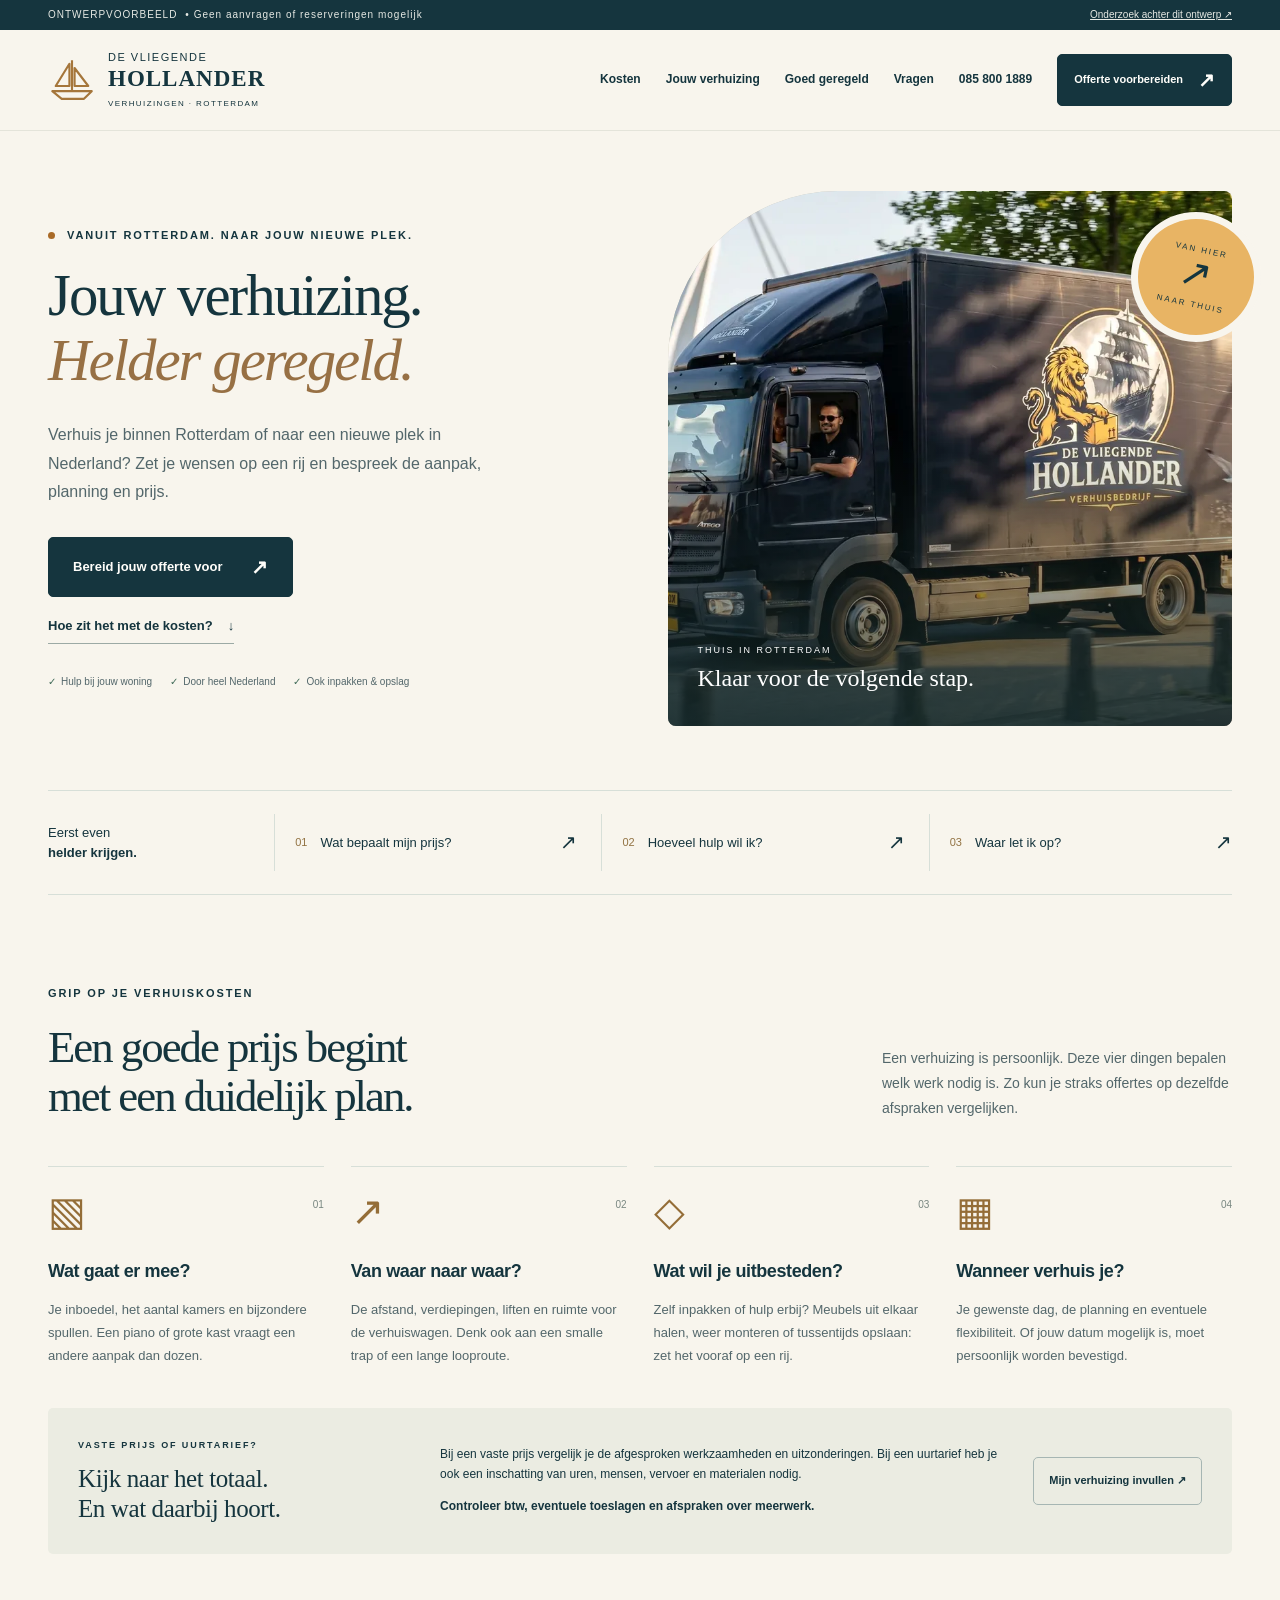
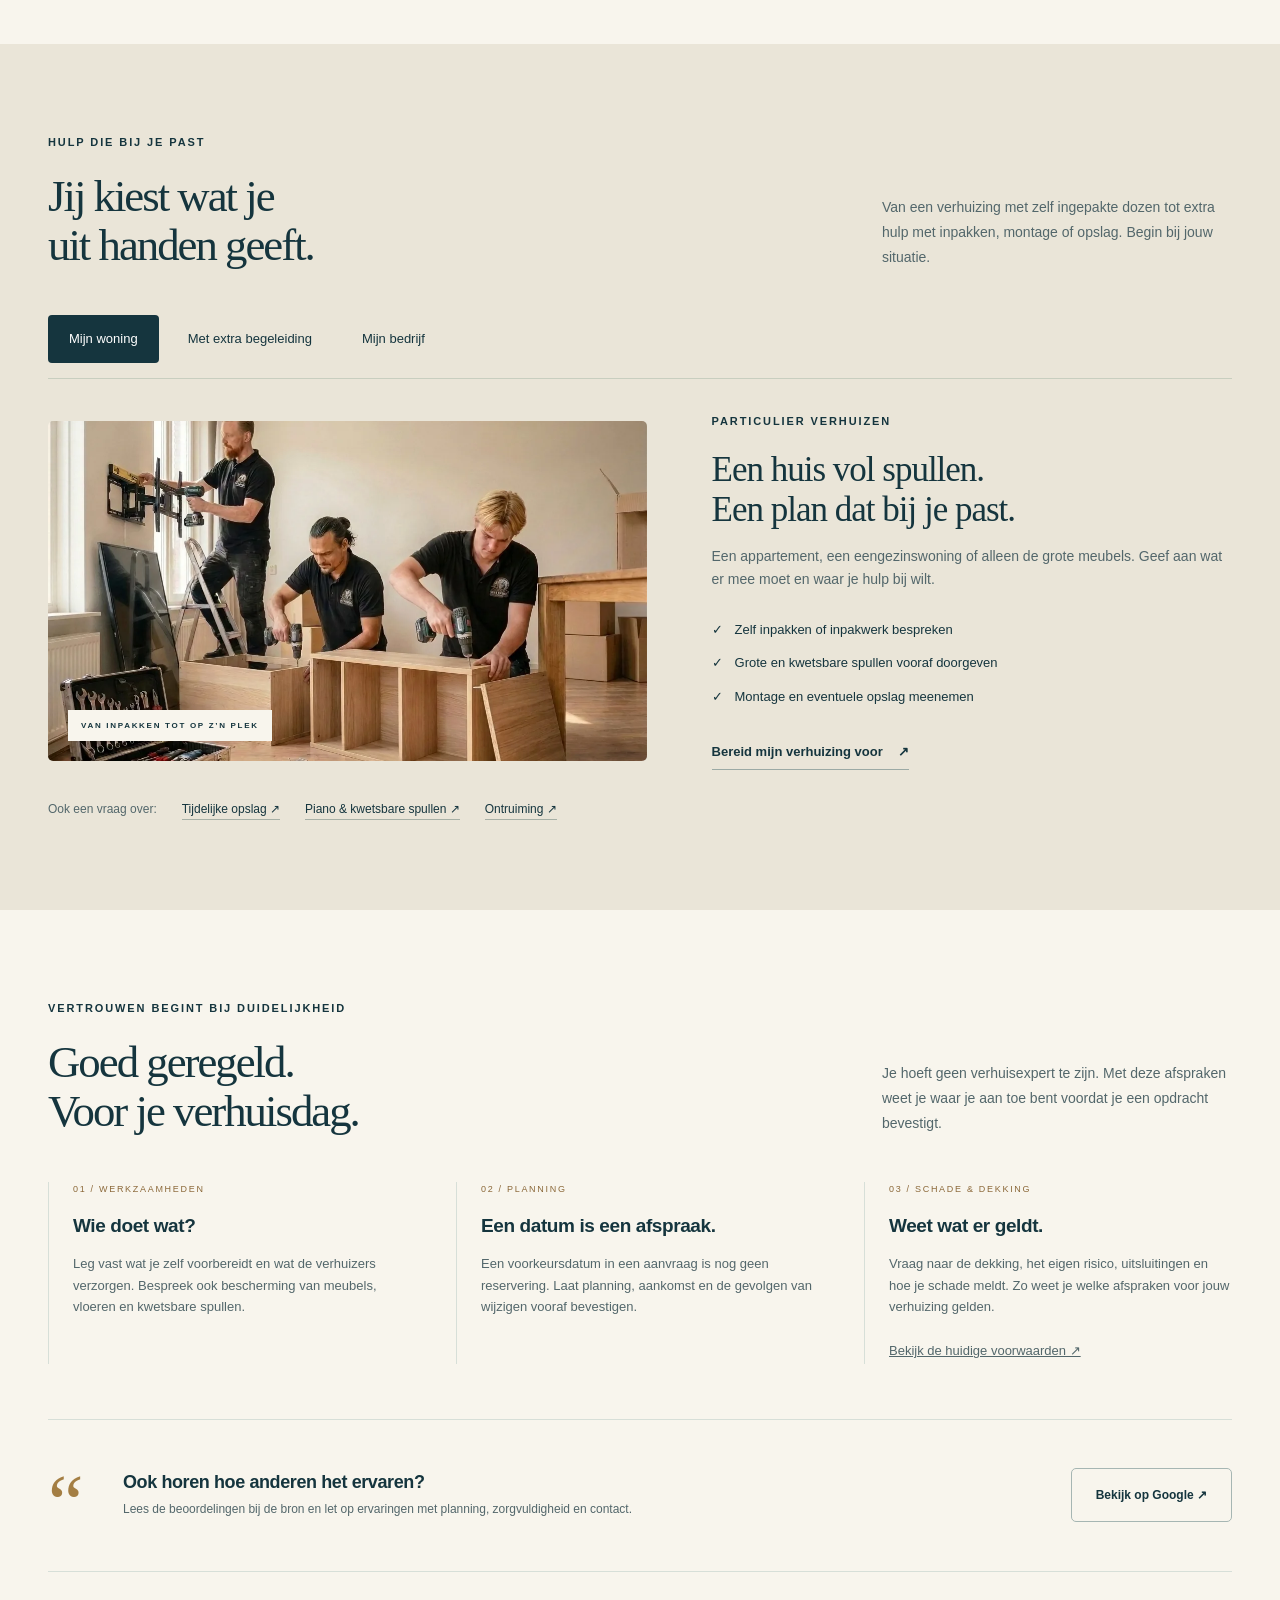
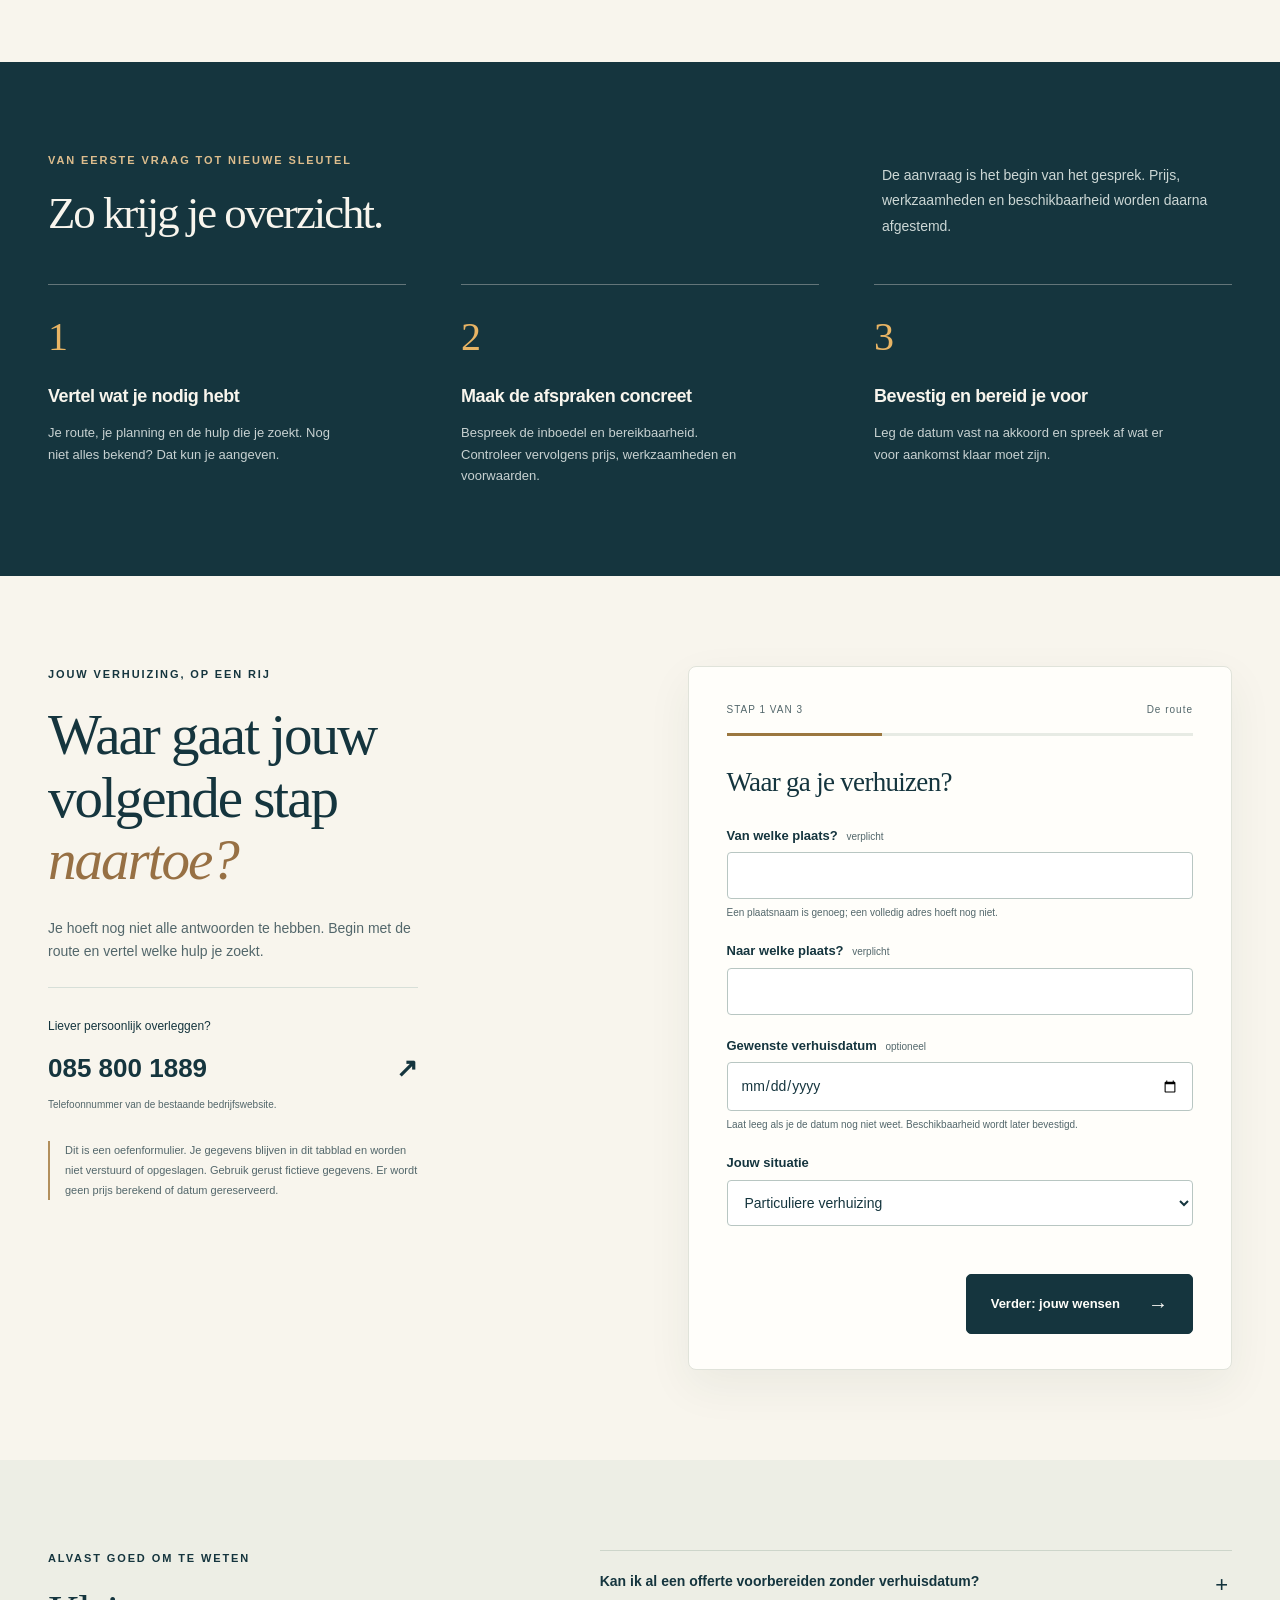
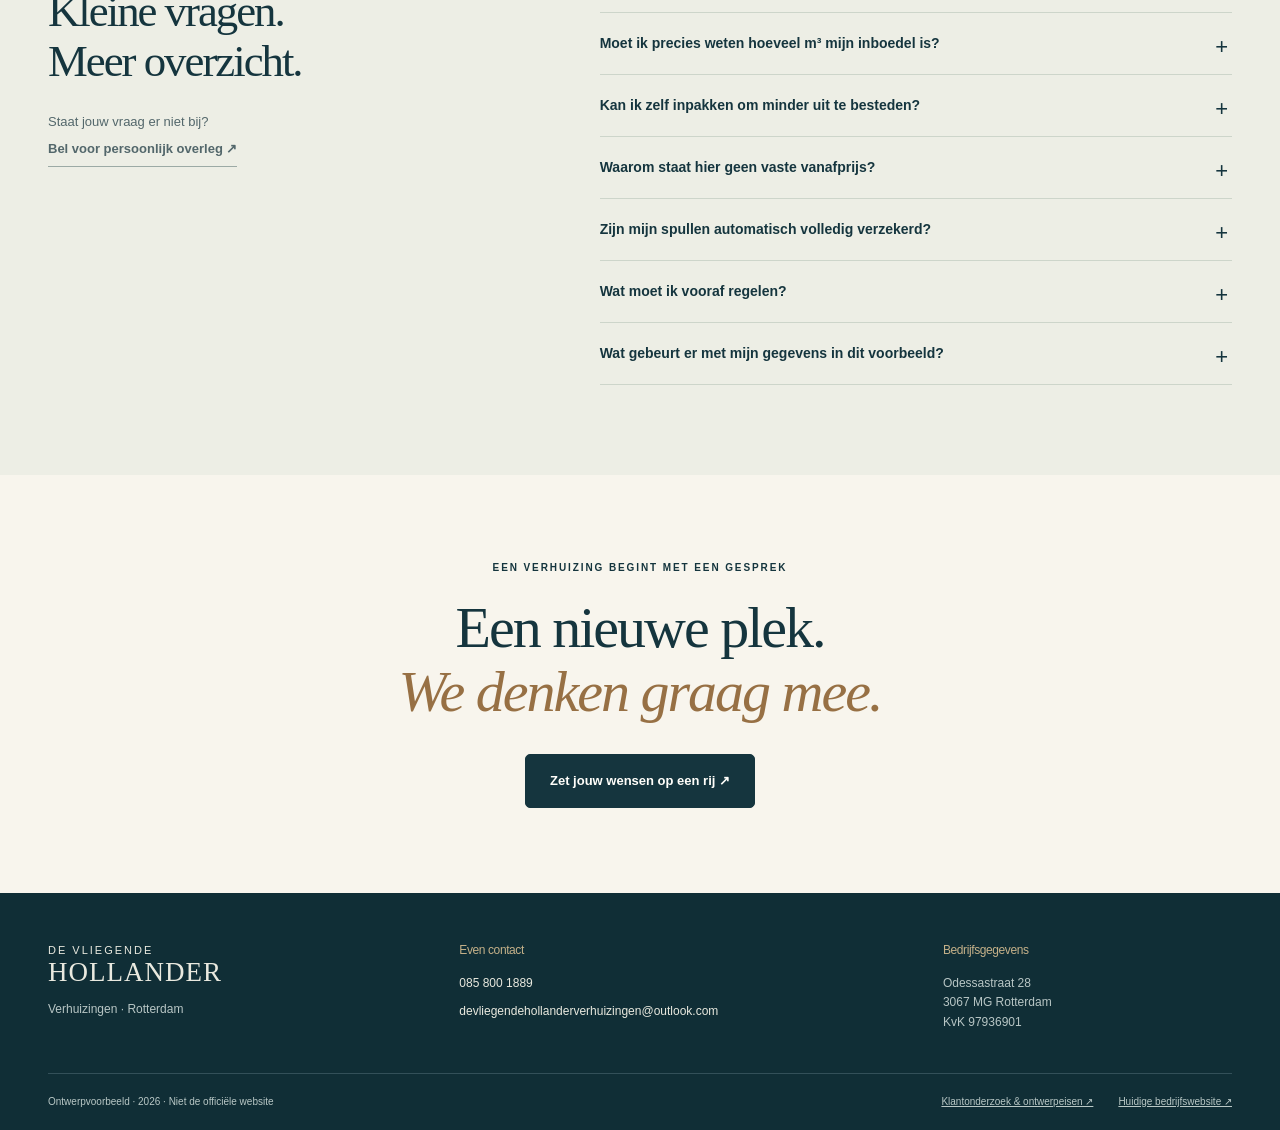
==== index.html @ 67901cc7 "Publish moving company website concept for review" ====
<!doctype html>
<html lang="nl"><head><meta charset="utf-8"><meta name="viewport" content="width=device-width,initial-scale=1"><meta name="robots" content="noindex,nofollow"><meta name="description" content="Lokaal ontwerpvoorbeeld voor De Vliegende Hollander: overzicht in je verhuizing, kosten en voorbereiding."><meta name="theme-color" content="#15353e"><title>Voorbeeldsite — De Vliegende Hollander</title><link rel="stylesheet" href="style.css"><script src="app.js" defer></script><meta property="og:type" content="website"><meta property="og:locale" content="nl_NL"><meta property="og:title" content="Voorbeeldsite — De Vliegende Hollander"><meta property="og:description" content="Een nieuw websiteconcept voor particuliere verhuizingen. Bekijk het ontwerp en probeer de offertehulp. Dit is een demo; aanvragen worden niet verstuurd."><meta property="og:url" content="https://ecmw.github.io/vliegende-hollander-voorbeeld/"><meta property="og:image" content="https://ecmw.github.io/vliegende-hollander-voorbeeld/assets/voorbeeld.jpg"><meta property="og:image:alt" content="Voorbeeld van de nieuwe homepage"><link rel="icon" href="assets/beeldmerk.svg" type="image/svg+xml"></head>
<body>
<a class="skip" href="#inhoud">Naar de inhoud</a>
<div class="demo-bar">ONTWERPVOORBEELD <span>• Geen aanvragen of reserveringen mogelijk</span><a href="onderzoek.html">Onderzoek achter dit ontwerp ↗</a></div>
<header><div class="nav-wrap"><a class="brand" href="#" aria-label="De Vliegende Hollander, naar boven"><svg viewBox="0 0 56 56" aria-hidden="true"><path d="M28 5v35M25 9 9 35h16Zm6 5 16 21H31ZM5 41h46l-9 9H16Z" fill="none" stroke="currentColor" stroke-width="2.5" stroke-linejoin="round"/></svg><span>DE VLIEGENDE<br><strong>HOLLANDER</strong><small>VERHUIZINGEN · ROTTERDAM</small></span></a><button id="menu-toggle" class="menu-toggle" aria-controls="navigation" aria-expanded="false">Menu <span>☰</span></button><nav id="navigation" aria-label="Hoofdnavigatie"><a href="#kosten">Kosten</a><a href="#diensten">Jouw verhuizing</a><a href="#zekerheid">Goed geregeld</a><a href="#vragen">Vragen</a><a class="nav-phone" href="tel:+31858001889">085 800 1889</a><a class="button small" href="#offerte">Offerte voorbereiden <span>↗</span></a></nav></div></header>
<main id="inhoud">
<section class="hero wrap" aria-labelledby="hero-title"><div class="hero-copy"><p class="eyebrow"><span class="dot"></span> Vanuit Rotterdam. Naar jouw nieuwe plek.</p><h1 id="hero-title">Jouw verhuizing.<br><em>Helder geregeld.</em></h1><p class="intro">Verhuis je binnen Rotterdam of naar een nieuwe plek in Nederland? Zet je wensen op een rij en bespreek de aanpak, planning en prijs.</p><div class="actions"><a class="button" href="#offerte">Bereid jouw offerte voor <span>↗</span></a><a class="text-link" href="#kosten">Hoe zit het met de kosten? <span>↓</span></a></div><div class="hero-details"><span>Hulp bij jouw woning</span><span>Door heel Nederland</span><span>Ook inpakken & opslag</span></div></div><div class="hero-visual"><img src="assets/situatie-brug.webp" alt="Verhuiswagen met de naam De Vliegende Hollander bij de Erasmusbrug; beeld van de bestaande website" fetchpriority="high" width="1408" height="786"><div class="image-label"><span>THUIS IN ROTTERDAM</span><strong>Klaar voor de volgende stap.</strong></div><div class="round-seal" aria-hidden="true">VAN HIER<br><span>↗</span><br>NAAR THUIS</div></div></section>
<section class="quick-nav wrap" aria-label="Waar wil je meer over weten?"><p>Eerst even<br><strong>helder krijgen.</strong></p><a href="#kosten"><span>01</span> Wat bepaalt mijn prijs? <b>↗</b></a><a href="#diensten"><span>02</span> Hoeveel hulp wil ik? <b>↗</b></a><a href="#zekerheid"><span>03</span> Waar let ik op? <b>↗</b></a></section>
<section id="kosten" class="section wrap"><div class="section-heading"><div><p class="eyebrow">GRIP OP JE VERHUISKOSTEN</p><h2>Een goede prijs begint<br>met een duidelijk plan.</h2></div><p>Een verhuizing is persoonlijk. Deze vier dingen bepalen welk werk nodig is. Zo kun je straks offertes op dezelfde afspraken vergelijken.</p></div><div class="cost-grid"><article><span class="line-icon" aria-hidden="true">▧</span><span class="number">01</span><h3>Wat gaat er mee?</h3><p>Je inboedel, het aantal kamers en bijzondere spullen. Een piano of grote kast vraagt een andere aanpak dan dozen.</p></article><article><span class="line-icon" aria-hidden="true">↗</span><span class="number">02</span><h3>Van waar naar waar?</h3><p>De afstand, verdiepingen, liften en ruimte voor de verhuiswagen. Denk ook aan een smalle trap of een lange looproute.</p></article><article><span class="line-icon" aria-hidden="true">◇</span><span class="number">03</span><h3>Wat wil je uitbesteden?</h3><p>Zelf inpakken of hulp erbij? Meubels uit elkaar halen, weer monteren of tussentijds opslaan: zet het vooraf op een rij.</p></article><article><span class="line-icon" aria-hidden="true">▦</span><span class="number">04</span><h3>Wanneer verhuis je?</h3><p>Je gewenste dag, de planning en eventuele flexibiliteit. Of jouw datum mogelijk is, moet persoonlijk worden bevestigd.</p></article></div><div class="price-note"><div><p class="eyebrow">VASTE PRIJS OF UURTARIEF?</p><h3>Kijk naar het totaal.<br>En wat daarbij hoort.</h3></div><div><p>Bij een vaste prijs vergelijk je de afgesproken werkzaamheden en uitzonderingen. Bij een uurtarief heb je ook een inschatting van uren, mensen, vervoer en materialen nodig.</p><p class="check-line">Controleer btw, eventuele toeslagen en afspraken over meerwerk.</p></div><a class="button outline" href="#offerte">Mijn verhuizing invullen ↗</a></div></section>
<section id="diensten" class="services-section"><div class="wrap section"><div class="section-heading"><div><p class="eyebrow">HULP DIE BIJ JE PAST</p><h2>Jij kiest wat je<br>uit handen geeft.</h2></div><p>Van een verhuizing met zelf ingepakte dozen tot extra hulp met inpakken, montage of opslag. Begin bij jouw situatie.</p></div><div class="service-switch" role="group" aria-label="Kies je verhuissituatie"><button class="active" data-service="particulier" aria-pressed="true">Mijn woning</button><button data-service="senioren" aria-pressed="false">Met extra begeleiding</button><button data-service="zakelijk" aria-pressed="false">Mijn bedrijf</button></div><div class="service-feature"><div class="service-image"><img src="assets/dienst-handyman.webp" alt="Illustratief bedrijfsbeeld van meubelmontage, afkomstig van de huidige website" loading="lazy" width="1408" height="786"><span>VAN INPAKKEN TOT OP Z’N PLEK</span></div><div class="service-copy" aria-live="polite"><p class="eyebrow" id="service-kicker">PARTICULIER VERHUIZEN</p><h3 id="service-title">Een huis vol spullen.<br>Een plan dat bij je past.</h3><p id="service-description">Een appartement, een eengezinswoning of alleen de grote meubels. Geef aan wat er mee moet en waar je hulp bij wilt.</p><ul id="service-points"><li>Zelf inpakken of inpakwerk bespreken</li><li>Grote en kwetsbare spullen vooraf doorgeven</li><li>Montage en eventuele opslag meenemen</li></ul><a class="text-link" id="service-cta" href="#offerte">Bereid mijn verhuizing voor <span>↗</span></a></div></div><div class="extra-services"><span>Ook een vraag over:</span><a href="#offerte" data-extra="Opslag">Tijdelijke opslag ↗</a><a href="#offerte" data-extra="Piano of kwetsbaar object">Piano & kwetsbare spullen ↗</a><a href="#offerte" data-extra="Ontruiming">Ontruiming ↗</a></div></div></section>
<section id="zekerheid" class="section wrap"><div class="section-heading"><div><p class="eyebrow">VERTROUWEN BEGINT BIJ DUIDELIJKHEID</p><h2>Goed geregeld.<br>Voor je verhuisdag.</h2></div><p>Je hoeft geen verhuisexpert te zijn. Met deze afspraken weet je waar je aan toe bent voordat je een opdracht bevestigt.</p></div><div class="assurance"><article><span>01 / WERKZAAMHEDEN</span><h3>Wie doet wat?</h3><p>Leg vast wat je zelf voorbereidt en wat de verhuizers verzorgen. Bespreek ook bescherming van meubels, vloeren en kwetsbare spullen.</p></article><article><span>02 / PLANNING</span><h3>Een datum is een afspraak.</h3><p>Een voorkeursdatum in een aanvraag is nog geen reservering. Laat planning, aankomst en de gevolgen van wijzigen vooraf bevestigen.</p></article><article><span>03 / SCHADE & DEKKING</span><h3>Weet wat er geldt.</h3><p>Vraag naar de dekking, het eigen risico, uitsluitingen en hoe je schade meldt. Zo weet je welke afspraken voor jouw verhuizing gelden.</p><a href="https://verhuisbedrijfdevliegendehollander.nl/algemene-voorwaarden/" target="_blank" rel="noopener">Bekijk de huidige voorwaarden ↗</a></article></div><div class="review-strip"><div class="review-mark" aria-hidden="true">“</div><div><h3>Ook horen hoe anderen het ervaren?</h3><p>Lees de beoordelingen bij de bron en let op ervaringen met planning, zorgvuldigheid en contact.</p></div><a class="button outline" href="https://www.google.com/maps?cid=15517736549367703512" target="_blank" rel="noopener">Bekijk op Google ↗</a></div></section>
<section class="process-section"><div class="wrap section"><div class="section-heading"><div><p class="eyebrow">VAN EERSTE VRAAG TOT NIEUWE SLEUTEL</p><h2>Zo krijg je overzicht.</h2></div><p>De aanvraag is het begin van het gesprek. Prijs, werkzaamheden en beschikbaarheid worden daarna afgestemd.</p></div><ol class="steps"><li><span>1</span><h3>Vertel wat je nodig hebt</h3><p>Je route, je planning en de hulp die je zoekt. Nog niet alles bekend? Dat kun je aangeven.</p></li><li><span>2</span><h3>Maak de afspraken concreet</h3><p>Bespreek de inboedel en bereikbaarheid. Controleer vervolgens prijs, werkzaamheden en voorwaarden.</p></li><li><span>3</span><h3>Bevestig en bereid je voor</h3><p>Leg de datum vast na akkoord en spreek af wat er voor aankomst klaar moet zijn.</p></li></ol></div></section>
<section id="offerte" class="section wrap quote-layout"><div class="quote-intro"><p class="eyebrow">JOUW VERHUIZING, OP EEN RIJ</p><h2>Waar gaat jouw<br>volgende stap<br><em>naartoe?</em></h2><p>Je hoeft nog niet alle antwoorden te hebben. Begin met de route en vertel welke hulp je zoekt.</p><div class="contact-box"><span>Liever persoonlijk overleggen?</span><a href="tel:+31858001889">085 800 1889 <span>↗</span></a><small>Telefoonnummer van de bestaande bedrijfswebsite.</small></div><p class="demo-note">Dit is een oefenformulier. Je gegevens blijven in dit tabblad en worden niet verstuurd of opgeslagen. Gebruik gerust fictieve gegevens. Er wordt geen prijs berekend of datum gereserveerd.</p></div><div class="quote-card"><div class="progress-label"><span id="step-label" aria-live="polite">STAP 1 VAN 3</span><span id="step-name">De route</span></div><div class="progress-track"><span id="progress"></span></div><form id="quote-form" novalidate hidden><fieldset data-step="0"><legend>Waar ga je verhuizen?</legend><div class="field"><label for="from">Van welke plaats? <small>verplicht</small></label><input id="from" name="from" autocomplete="off" required maxlength="100"><small>Een plaatsnaam is genoeg; een volledig adres hoeft nog niet.</small></div><div class="field"><label for="to">Naar welke plaats? <small>verplicht</small></label><input id="to" name="to" autocomplete="off" required maxlength="100"></div><div class="field"><label for="date">Gewenste verhuisdatum <small>optioneel</small></label><input id="date" name="date" type="date"><small>Laat leeg als je de datum nog niet weet. Beschikbaarheid wordt later bevestigd.</small></div><div class="field"><label for="move-type">Jouw situatie</label><select id="move-type" name="type"><option value="particulier">Particuliere verhuizing</option><option value="senioren">Verhuizing met extra begeleiding</option><option value="zakelijk">Bedrijfsverhuizing</option><option value="anders">Opslag, ontruiming of andere hulp</option></select></div></fieldset><fieldset data-step="1" hidden><legend>Welke hulp past bij jou?</legend><div class="field"><label for="home-type">Wat gaat er mee?</label><select id="home-type" name="home"><option>Weet ik nog niet precies</option><option>Een kamer of enkele meubels</option><option>Een appartement</option><option>Een eengezinswoning</option><option>Een bedrijf of kantoor</option></select></div><fieldset class="check-group"><legend>Wat wil je bespreken? <small>optioneel, meerdere keuzes mogelijk</small></legend><label><input type="checkbox" name="help" value="Inpakken"> Inpakwerk</label><label><input type="checkbox" name="help" value="Demontage en montage"> Meubels demonteren en monteren</label><label><input type="checkbox" name="help" value="Opslag"> Tijdelijke opslag</label><label><input type="checkbox" name="help" value="Advies over de aanpak"> Eerst advies over de aanpak</label></fieldset><div class="field"><label for="notes">Wat moeten we weten? <small>optioneel</small></label><textarea id="notes" name="notes" rows="3" maxlength="1500" aria-describedby="notes-hint"></textarea><small id="notes-hint">Bijvoorbeeld verdiepingen, een smalle trap, lift, parkeren of kwetsbare spullen. Gezondheidsgegevens zijn niet nodig.</small></div></fieldset><fieldset data-step="2" hidden><legend>Hoe wil je contact?</legend><p class="form-description">In de echte aanvraag geef je hier je voorkeur door. Dit voorbeeld verstuurt niets.</p><div class="field"><label for="name">Hoe mogen we je noemen? <small>optioneel</small></label><input id="name" name="name" autocomplete="given-name" maxlength="100"></div><fieldset class="contact-choice"><legend>Voorkeur voor contact</legend><label><input type="radio" name="contact" value="email" checked> E-mail</label><label><input type="radio" name="contact" value="phone"> Telefoon</label></fieldset><div class="field" id="email-field"><label for="email">E-mailadres <small>verplicht bij e-mail</small></label><input id="email" name="email" type="email" autocomplete="email" maxlength="160" required><small>Testen kan met voorbeeld@example.com.</small></div><div class="field" id="phone-field" hidden><label for="phone">Telefoonnummer <small>verplicht bij telefoon</small></label><input id="phone" name="phone" type="tel" autocomplete="tel" maxlength="30" disabled></div><p class="privacy-note">Geen account nodig. In deze demo verlaten je ingevulde gegevens dit tabblad niet.</p></fieldset><p id="form-error" class="form-error" role="alert" hidden></p><div class="form-actions"><button class="back-button" id="back" type="button" hidden>← Terug</button><button class="button" id="next" type="submit">Verder: jouw wensen <span>→</span></button></div></form><div id="result" hidden tabindex="-1"><div class="result-icon" aria-hidden="true">✓</div><h3>Jouw voorbereiding staat klaar.</h3><p><strong>Dit is een voorbeeld. Er is niets verstuurd.</strong> Hieronder staat wat je in een gesprek met de verhuizer kunt bespreken.</p><dl id="summary"></dl><p class="privacy-note">Prijs en datum zijn nog niet vastgesteld. Bewaar de samenvatting als je deze wilt meenemen naar een gesprek.</p><div class="actions"><button class="button" type="button" id="download">Bewaar samenvatting ↓</button><button class="back-button" type="button" id="edit">Gegevens aanpassen</button></div></div><noscript><p>Voor het oefenformulier is JavaScript nodig. De overige informatie kun je gewoon lezen. Je kunt het bedrijf bereiken op 085 800 1889.</p></noscript></div></section>
<section id="vragen" class="faq-section"><div class="section wrap faq-layout"><div><p class="eyebrow">ALVAST GOED OM TE WETEN</p><h2>Kleine vragen.<br>Meer overzicht.</h2><p>Staat jouw vraag er niet bij?<br><a class="text-link" href="tel:+31858001889">Bel voor persoonlijk overleg ↗</a></p></div><div class="faq-list"><details><summary>Kan ik al een offerte voorbereiden zonder verhuisdatum?</summary><p>Ja. Laat het datumveld leeg en vermeld eventueel de periode die je in gedachten hebt. Een definitieve datum en beschikbaarheid stem je daarna af.</p></details><details><summary>Moet ik precies weten hoeveel m³ mijn inboedel is?</summary><p>Voor deze eerste voorbereiding niet. Je kunt beginnen met je type woning en bijzonderheden. Voor een betrouwbare prijs moet de verhuizer de omvang en omstandigheden wel zorgvuldig beoordelen.</p></details><details><summary>Kan ik zelf inpakken om minder uit te besteden?</summary><p>Je kunt aangeven welke werkzaamheden je zelf wilt doen. Bespreek vooraf geschikt verpakkingsmateriaal, bescherming en wat zelf inpakken betekent voor de afspraken bij eventuele schade.</p></details><details><summary>Waarom staat hier geen vaste vanafprijs?</summary><p>Zonder bevestigde bedrijfstarieven en een duidelijke omschrijving van het inbegrepen werk zou een bedrag een verkeerd beeld geven. In dit voorbeeld zie je daarom eerst wat de prijs bepaalt. De werkelijke prijs volgt uit een offerte voor jouw situatie.</p></details><details><summary>Zijn mijn spullen automatisch volledig verzekerd?</summary><p>Ga daar niet zonder meer van uit. Controleer vóór akkoord welke dekking en voorwaarden voor jouw verhuizing gelden, inclusief eigen risico en uitzonderingen. Dit voorbeeld doet geen verzekeringsbelofte. <a href="https://verhuisbedrijfdevliegendehollander.nl/algemene-voorwaarden/" target="_blank" rel="noopener">Lees de huidige bedrijfsvoorwaarden ↗</a></p></details><details><summary>Wat moet ik vooraf regelen?</summary><p>Maak een lijst van wat meegaat. Noteer verdiepingen, afmetingen van grote meubels, beschikbare liften en parkeerruimte. Bespreek wie inpakt en demonteert, en welke toestemming of parkeervoorziening nodig is.</p></details><details><summary>Wat gebeurt er met mijn gegevens in dit voorbeeld?</summary><p>Het formulier stuurt niets naar het bedrijf of een andere partij. Invoer staat alleen tijdelijk in je tabblad. Alleen als je zelf “Bewaar samenvatting” kiest, wordt een tekstbestand op je apparaat gedownload. Er zijn geen trackers of externe lettertypen. Externe links openen wel een andere website.</p></details></div></div></section>
<section class="closing wrap"><p class="eyebrow">EEN VERHUIZING BEGINT MET EEN GESPREK</p><h2>Een nieuwe plek.<br><em>We denken graag mee.</em></h2><a class="button" href="#offerte">Zet jouw wensen op een rij ↗</a></section>
</main><footer><div class="wrap footer-main"><div><a class="footer-brand" href="#">DE VLIEGENDE<br><strong>HOLLANDER</strong></a><p>Verhuizingen · Rotterdam</p></div><div><h3>Even contact</h3><a href="tel:+31858001889">085 800 1889</a><a class="email-link" href="mailto:devliegendehollanderverhuizingen@outlook.com">devliegendehollanderverhuizingen@outlook.com</a></div><div><h3>Bedrijfsgegevens</h3><p>Odessastraat 28<br>3067 MG Rotterdam<br>KvK 97936901</p></div></div><div class="wrap footer-bottom"><span>Ontwerpvoorbeeld · 2026 · Niet de officiële website</span><a href="onderzoek.html">Klantonderzoek & ontwerpeisen ↗</a><a href="https://verhuisbedrijfdevliegendehollander.nl/" target="_blank" rel="noopener">Huidige bedrijfswebsite ↗</a></div></footer>
<div class="mobile-bottom"><a href="tel:+31858001889">Even bellen ↗</a><a href="#offerte">Offerte voorbereiden →</a></div>
</body></html>
---- style.css ----
:root{--ink:#15353e;--muted:#53676b;--cream:#f8f5ed;--sand:#e8dec9;--gold:#e8b464;--line:#d7dfd8;--white:#fffefa;--radius:5px}*{box-sizing:border-box}html{scroll-behavior:smooth;scroll-padding-top:110px}body{margin:0;background:var(--cream);color:var(--ink);font-family:Arial,Helvetica,sans-serif;font-size:16px;line-height:1.65}a{color:inherit}button,input,select,textarea{font:inherit}button,a,input,select,textarea,summary{-webkit-tap-highlight-color:transparent}button{cursor:pointer}button:focus-visible,a:focus-visible,input:focus-visible,select:focus-visible,textarea:focus-visible,summary:focus-visible{outline:3px solid #a25c16;outline-offset:5px}[hidden]{display:none!important}.wrap{width:min(1280px,calc(100% - 96px));margin-inline:auto}.section{padding-block:90px}.eyebrow{font-size:11px;font-weight:700;letter-spacing:1.9px;line-height:1.6;margin:0 0 20px;text-transform:uppercase}.dot{width:7px;height:7px;display:inline-block;border-radius:50%;background:#a96a27;margin-right:7px}h1,h2{font-family:Georgia,'Times New Roman',serif;font-weight:400;letter-spacing:-2px;line-height:1.1;margin:0}h1{font-size:clamp(48px,4.6vw,74px)}h2{font-size:clamp(35px,3.5vw,51px)}h3{font-size:21px;line-height:1.3;letter-spacing:-.4px;margin:0 0 14px}em{font-weight:400;color:#977044}p{margin:0 0 20px}p:last-child{margin-bottom:0}.demo-bar{background:var(--ink);color:#e6e9e4;min-height:30px;padding:6px 48px;font-size:10px;letter-spacing:1px;display:flex;align-items:center;gap:8px}.demo-bar a{margin-left:auto;letter-spacing:0}.skip{position:fixed;top:-100px;left:20px;padding:10px;background:white;z-index:30}.skip:focus{top:10px}header{position:sticky;top:0;z-index:20;background:#f8f5edf5;border-bottom:1px solid #e4e4da;backdrop-filter:blur(16px)}.nav-wrap{width:min(1376px,calc(100% - 96px));margin:auto;display:flex;align-items:center;justify-content:space-between;gap:28px;min-height:100px}.brand{display:flex;align-items:center;gap:12px;text-decoration:none;flex-shrink:0;line-height:1.25;font-size:11px;letter-spacing:1.5px}.brand svg{width:48px;height:48px;color:#a5763b}.brand strong{font-family:Georgia,serif;font-size:23px;letter-spacing:1px}.brand small{display:block;font-size:8px;letter-spacing:1.4px;margin-top:6px}.nav-wrap nav{display:flex;align-items:center;gap:25px;font-size:12px;font-weight:600}.nav-wrap nav>a:not(.button){text-decoration:none}.nav-wrap nav>a:hover{text-decoration:underline}.nav-phone{white-space:nowrap}.button{display:inline-flex;align-items:center;justify-content:center;gap:28px;min-height:54px;padding:15px 24px;background:var(--ink);border:1px solid var(--ink);border-radius:var(--radius);color:var(--white);text-decoration:none;font-size:13px;font-weight:600;line-height:1.4;transition:background .2s,transform .2s}.button:hover{background:#284c56;transform:translateY(-2px)}.button span{font-size:20px}.button.small{min-height:44px;padding:11px 16px;font-size:11px;gap:15px}.button.outline{background:transparent;color:var(--ink);border-color:#a6b6b3;white-space:nowrap}.button.outline:hover{background:#e8ebe2}.text-link{display:inline-flex;align-items:center;gap:15px;font-size:13px;font-weight:600;text-decoration:none;border-bottom:1px solid #9caaa5;padding:6px 0}.text-link:hover{color:#926329}.menu-toggle{display:none}.hero{display:grid;grid-template-columns:1fr 1fr;gap:55px;align-items:center;padding-block:60px 64px}.hero-copy{padding-block:20px}.hero .intro{color:var(--muted);max-width:440px;font-size:16px;margin-top:27px;line-height:1.8}.actions{display:flex;flex-wrap:wrap;align-items:center;gap:20px}.hero .actions{align-items:flex-start;flex-direction:column;gap:12px;margin-top:30px}.hero-details{display:flex;flex-wrap:wrap;gap:6px 18px;font-size:10px;margin-top:30px;color:var(--muted)}.hero-details span:before{content:'✓';margin-right:5px;color:#3e6956}.hero-visual{position:relative;height:535px;border-radius:170px 8px 8px 8px;background:#c8c4b5}.hero-visual>img{width:100%;height:100%;object-fit:cover;object-position:48% center;border-radius:inherit}.hero-visual:after{content:'';position:absolute;inset:45% 0 0;background:linear-gradient(transparent,#14292acf);border-radius:inherit;pointer-events:none}.image-label{position:absolute;bottom:32px;left:30px;z-index:1;color:white}.image-label span{font-size:9px;letter-spacing:2px;display:block;margin-bottom:7px}.image-label strong{font:24px Georgia,serif}.round-seal{border-radius:50%;width:116px;height:116px;background:var(--gold);color:var(--ink);position:absolute;right:-22px;top:28px;z-index:2;display:flex;flex-direction:column;align-items:center;justify-content:center;font-size:8px;line-height:1;letter-spacing:2px;transform:rotate(12deg);box-shadow:0 0 0 7px var(--cream)}.round-seal span{font:39px/1 Georgia,serif}.quick-nav{border-block:1px solid var(--line);display:grid;grid-template-columns:1fr 1.5fr 1.5fr 1.5fr;align-items:center;padding-block:23px;gap:24px}.quick-nav p{margin:0;line-height:1.5;font-size:13px}.quick-nav a{display:flex;gap:13px;align-items:center;text-decoration:none;font-size:13px;padding:12px 0 12px 20px;border-left:1px solid var(--line)}.quick-nav a>span{color:#927343;font-size:11px}.quick-nav b{margin-left:auto;font-size:20px;font-weight:400}.quick-nav a:hover{color:#936024}.section-heading{display:flex;justify-content:space-between;gap:50px;align-items:flex-end;margin-bottom:45px}.section-heading>p{max-width:350px;color:var(--muted);font-size:14px;line-height:1.8}.cost-grid{display:grid;grid-template-columns:repeat(4,1fr);gap:27px}.cost-grid article{border-top:1px solid var(--line);padding-top:24px;position:relative}.line-icon{font-size:40px;font-weight:400;color:#946d37;line-height:1;display:block;height:69px}.number{position:absolute;top:30px;right:0;color:#798781;font-size:10px}.cost-grid h3{font-size:18px}.cost-grid p{font-size:13px;color:var(--muted);line-height:1.8}.price-note{margin-top:40px;background:#ebece2;padding:30px;display:grid;grid-template-columns:1fr 1.7fr auto;gap:32px;align-items:center;border-radius:var(--radius)}.price-note .eyebrow{font-size:9px;margin-bottom:12px}.price-note h3{font:25px/1.2 Georgia,serif;margin:0}.price-note p{font-size:12px;margin-bottom:12px}.price-note .check-line{font-weight:600;margin-bottom:0}.price-note .button{font-size:11px;padding-inline:15px;min-height:45px}.services-section{background:#eae5d8}.service-switch{display:flex;gap:8px;border-bottom:1px solid #c8cebf;margin-bottom:34px;padding-bottom:15px}.service-switch button{border:1px solid transparent;border-radius:4px;background:transparent;color:var(--ink);font-size:13px;padding:12px 20px}.service-switch button.active{background:var(--ink);color:white}.service-switch button:hover:not(.active){background:#ded9cb}.service-feature{display:grid;grid-template-columns:1.15fr 1fr;gap:65px;align-items:center}.service-image{height:340px;position:relative;overflow:hidden;border-radius:5px}.service-image img{height:100%;width:100%;object-fit:cover}.service-image>span{position:absolute;left:20px;bottom:20px;background:var(--cream);padding:9px 13px;font-size:8px;font-weight:600;letter-spacing:1.7px}.service-copy h3{font:35px/1.15 Georgia,serif;letter-spacing:-1px}.service-copy>p:not(.eyebrow){color:var(--muted);font-size:14px}.service-copy ul{list-style:none;padding:0;margin:22px 0;font-size:13px}.service-copy li{padding:6px 0}.service-copy li:before{content:'✓';margin-right:12px}.extra-services{display:flex;flex-wrap:wrap;gap:25px;margin-top:30px;font-size:12px}.extra-services>span{color:var(--muted)}.extra-services a{text-decoration:none;border-bottom:1px solid #a7b0a6}.assurance{display:grid;grid-template-columns:repeat(3,1fr);gap:40px}.assurance article{border-left:1px solid var(--line);padding-left:24px}.assurance article>span{font-size:9px;letter-spacing:1.7px;color:#8b6839;display:block;margin-bottom:18px}.assurance h3{font-size:19px}.assurance p,.assurance a{font-size:13px;color:var(--muted)}.review-strip{border-block:1px solid var(--line);margin-top:55px;padding-block:28px;display:flex;align-items:center;gap:30px}.review-mark{font:80px/1 Georgia,serif;color:#a47e43;width:45px;padding-top:15px}.review-strip h3{font-size:18px;margin-bottom:5px}.review-strip p{font-size:12px;color:var(--muted)}.review-strip .button{margin-left:auto;font-size:12px}.process-section{background:var(--ink);color:var(--cream)}.process-section .eyebrow{color:#ddbd8d}.process-section .section-heading>p{color:#ccd7d5}.steps{list-style:none;display:grid;grid-template-columns:repeat(3,1fr);gap:55px;margin:0;padding:0}.steps li{border-top:1px solid #637579;padding-top:28px}.steps span{display:block;font:40px/1.2 Georgia,serif;color:var(--gold);margin-bottom:24px}.steps h3{font-size:18px}.steps p{font-size:13px;color:#c7d1d1;max-width:290px}.quote-layout{display:grid;grid-template-columns:1fr 1fr;gap:95px;align-items:start}.quote-intro>p:not(.eyebrow){color:var(--muted);max-width:370px;margin-top:25px;font-size:14px}.quote-intro h2{font-size:57px}.contact-box{padding-top:24px;margin-top:24px;border-top:1px solid var(--line);max-width:370px}.contact-box>span{font-size:12px}.contact-box a{display:flex;justify-content:space-between;text-decoration:none;font-size:26px;font-weight:600;margin-top:8px}.contact-box small{font-size:10px;color:var(--muted)}.quote-intro p.demo-note{font-size:11px;border-left:2px solid #b28f5c;padding-left:15px;line-height:1.8}.quote-card{background:var(--white);padding:35px 38px;border:1px solid #e0e3da;border-radius:8px;box-shadow:0 16px 45px #203d3010;min-width:0}.progress-label{display:flex;justify-content:space-between;font-size:10px;color:var(--muted);letter-spacing:1px}.progress-track{height:3px;background:#e7ebe4;margin:14px 0 30px}.progress-track span{height:3px;background:#9b773f;width:33.33%;display:block;transition:width .3s}fieldset{border:0;margin:0;padding:0;min-width:0}fieldset>legend{font:27px/1.25 Georgia,serif;margin-bottom:25px;padding:0;width:100%;letter-spacing:-.7px}.field{display:flex;flex-direction:column;margin-bottom:20px;gap:6px}.field label{font-size:13px;font-weight:600}.field label small{font-weight:400;font-size:10px;color:var(--muted);margin-left:5px}.field>small{font-size:10px;color:var(--muted);line-height:1.5}input:not([type=checkbox]):not([type=radio]),select,textarea{border:1px solid #b8c6c2;border-radius:4px;padding:11px 13px;width:100%;min-height:46px;color:var(--ink);background:#fff;font-size:14px}textarea{resize:vertical}input[aria-invalid=true]{border:2px solid #a33b26}.form-actions{display:flex;align-items:center;justify-content:space-between;gap:15px;margin-top:28px}.form-actions .button{margin-left:auto}.back-button{background:transparent;color:var(--ink);border:0;padding:12px 0;font-size:12px;text-decoration:underline}.check-group{margin-bottom:22px}.check-group legend,.contact-choice legend{font:600 13px Arial,sans-serif;letter-spacing:0;margin-bottom:14px}.check-group legend small{font-weight:400;font-size:10px;display:block;margin-top:6px;color:var(--muted)}.check-group label{display:flex;align-items:center;gap:10px;padding:8px 0;font-size:13px}.check-group input,.contact-choice input{accent-color:var(--ink);height:18px;width:18px;flex-shrink:0}.contact-choice{margin-block:16px 22px}.contact-choice label{display:inline-flex;align-items:center;gap:8px;margin-right:23px;font-size:14px}.form-description,.privacy-note{font-size:12px;color:var(--muted)}.form-error{color:#9c3223;background:#fff0e9;border-left:3px solid #9c3223;padding:12px;font-size:12px}.result-icon{border:1px solid #a7b7a6;border-radius:50%;width:45px;height:45px;display:grid;place-items:center;margin-bottom:18px}.quote-card #result>h3{font:29px/1.2 Georgia,serif}.quote-card #result>p{font-size:13px}dl{border-block:1px solid var(--line);padding:10px 0;margin:22px 0;overflow-wrap:anywhere}dt{font-size:10px;text-transform:uppercase;letter-spacing:1px;color:var(--muted);margin-top:14px}dd{margin:3px 0 14px;font-size:14px;white-space:pre-line}.faq-section{background:#edeee5}.faq-layout{display:grid;grid-template-columns:1fr 1.4fr;gap:100px}.faq-layout>div>p:not(.eyebrow){font-size:13px;color:var(--muted);margin-top:25px}.faq-list details{border-bottom:1px solid #cdd5ca;padding:19px 0}.faq-list details:first-child{border-top:1px solid #cdd5ca}.faq-list summary{list-style:none;cursor:pointer;font-size:14px;font-weight:600;padding-right:35px;position:relative}.faq-list summary::-webkit-details-marker{display:none}.faq-list summary:after{content:'+';position:absolute;right:4px;top:-3px;font-size:22px;font-weight:400}.faq-list details[open] summary:after{content:'−'}.faq-list details p{font-size:13px;color:var(--muted);margin-top:17px;max-width:520px}.closing{text-align:center;padding-block:85px}.closing h2{font-size:58px;margin-bottom:30px}.closing .eyebrow{font-size:10px}footer{background:#102e36;color:#e9e9df;padding-top:50px}.footer-main{display:grid;grid-template-columns:1fr 1.2fr .8fr;gap:50px;padding-bottom:40px}.footer-brand{font-size:11px;letter-spacing:2px;text-decoration:none;line-height:1.3;display:block}.footer-brand strong{font:27px Georgia,serif;letter-spacing:1px}.footer-main h3{font-size:12px;font-weight:500;color:#c5b189;margin-bottom:15px}.footer-main a:not(.footer-brand){display:block;font-size:12px;text-decoration:none;margin-bottom:9px}.footer-main p{font-size:12px;color:#b8c6c5;margin-top:12px}.email-link{overflow-wrap:anywhere}.footer-bottom{border-top:1px solid #335059;padding-block:20px;display:flex;gap:25px;font-size:10px;color:#b9c8c6}.footer-bottom span{margin-right:auto}.mobile-bottom{display:none}
@media(min-width:1500px){.hero .actions{flex-direction:row;align-items:center}.hero-visual{height:560px}}
@media(max-width:1150px){.nav-wrap,.wrap{width:calc(100% - 64px)}.nav-wrap nav{gap:16px}.nav-phone{display:none}.hero{gap:34px}.hero-visual{height:500px}.hero-details{font-size:9px;gap:10px}.quick-nav{gap:12px;grid-template-columns:.8fr 1.5fr 1.5fr 1.5fr}.quick-nav a{padding-left:12px;font-size:12px}.price-note{grid-template-columns:1fr 1.7fr}.price-note>.button{grid-column:2;justify-self:start}.service-feature{gap:40px}.quote-layout{gap:55px}.quote-intro h2{font-size:48px}.faq-layout{gap:50px}.demo-bar{padding-inline:32px}}
@media(max-width:850px){html{scroll-padding-top:100px}.section{padding-block:65px}.nav-wrap{min-height:82px;flex-wrap:wrap;gap:0}.brand svg{height:40px;width:40px}.brand strong{font-size:21px}.menu-toggle{display:flex;gap:15px;align-items:center;background:transparent;border:1px solid #b8c5bf;border-radius:4px;padding:9px 13px;color:var(--ink);font-size:12px;min-height:44px}.nav-wrap nav{display:none;width:100%;padding:20px 0;align-items:stretch}.nav-wrap nav.open{display:flex;flex-direction:column;gap:5px}.nav-wrap nav>a{padding:10px}.nav-phone{display:block}.hero{gap:30px;padding-block:40px}.hero-visual{height:440px;border-top-left-radius:100px}h1{font-size:48px}.hero .intro{font-size:14px}.round-seal{height:90px;width:90px;right:-12px;font-size:6px;top:20px}.round-seal span{font-size:30px}.image-label{left:20px;bottom:25px}.image-label strong{font-size:20px}.quick-nav{grid-template-columns:1fr 1fr}.quick-nav p{padding-left:12px}.section-heading{gap:30px}.section-heading>p{max-width:280px;font-size:13px}.cost-grid{grid-template-columns:1fr 1fr;gap:30px}.service-feature{gap:30px}.service-copy h3{font-size:30px}.service-image{height:350px}.assurance{gap:20px}.assurance article{padding-left:15px}.assurance h3{font-size:17px}.review-strip{gap:20px}.review-mark{display:none}.quote-layout{gap:30px}.quote-intro h2{font-size:44px}.quote-card{padding:28px 24px}.faq-layout{gap:30px}.footer-main{gap:20px}.footer-bottom{flex-wrap:wrap;gap:12px 25px}}
@media(max-width:620px){.wrap,.nav-wrap{width:calc(100% - 40px)}.demo-bar{padding:7px 20px;gap:5px;font-size:8px;letter-spacing:.6px}.demo-bar>span{display:none}.demo-bar a{font-size:8px}.hero{grid-template-columns:1fr;padding-block:35px;gap:30px}.hero-copy{padding:0}h1{font-size:51px;letter-spacing:-2px}h2{font-size:38px;letter-spacing:-1.5px}.hero .eyebrow{font-size:9px;margin-bottom:22px}.hero .intro{font-size:15px;line-height:1.75;margin-top:22px;max-width:100%}.hero .actions{margin-top:25px;gap:12px}.hero .button{width:100%;justify-content:space-between}.hero-details{font-size:9px;gap:5px 13px;margin-top:22px}.hero-visual{height:320px;border-top-left-radius:90px}.hero-visual img{object-position:center}.image-label strong{font-size:22px}.round-seal{right:12px;top:15px;box-shadow:none}.quick-nav{grid-template-columns:1fr;padding-block:15px;gap:0}.quick-nav p{display:none}.quick-nav a{border-left:0;border-bottom:1px solid #e1e5dd;padding:13px 0;font-size:13px}.quick-nav a:last-child{border-bottom:0}.quick-nav a>span{width:20px}.section{padding-block:55px}.section-heading{display:block;margin-bottom:30px}.section-heading>p{max-width:none;margin-top:24px;font-size:14px}.eyebrow{font-size:10px;margin-bottom:16px}.cost-grid{gap:25px 20px}.cost-grid h3{font-size:17px}.cost-grid p{font-size:12px}.cost-grid article{padding-top:20px}.line-icon{font-size:35px;height:58px}.price-note{grid-template-columns:1fr;gap:22px;padding:23px}.price-note>.button{grid-column:1;justify-self:stretch}.price-note h3 br{display:none}.price-note p{font-size:13px}.service-switch{gap:5px;justify-content:space-between}.service-switch button{padding:11px 9px;font-size:11px;flex:1}.service-feature{grid-template-columns:1fr;gap:27px}.service-image{height:260px}.service-copy h3{font-size:32px}.extra-services{gap:13px 20px;font-size:11px}.extra-services>span{width:100%}.assurance{grid-template-columns:1fr;gap:27px}.assurance article{padding-left:20px}.assurance h3{font-size:20px}.assurance p{font-size:14px}.review-strip{display:block;padding-block:25px;margin-top:35px}.review-strip .button{margin-top:20px;width:100%}.review-strip p{font-size:13px}.steps{grid-template-columns:1fr;gap:25px}.steps li{position:relative;padding:22px 0 0 50px;min-height:110px}.steps span{position:absolute;top:22px;left:0;font-size:33px}.steps h3{font-size:18px}.steps p{max-width:none;font-size:13px}.quote-layout{grid-template-columns:1fr;gap:30px}.quote-intro h2{font-size:45px}.quote-intro h2 br:nth-child(2){display:none}.quote-intro>p:not(.eyebrow),.contact-box{max-width:none}.quote-card{padding:25px 21px}.form-actions .button{padding:15px;gap:12px;font-size:12px}.quote-card fieldset>legend{font-size:25px}.quote-card .check-group legend,.quote-card .contact-choice legend{font-size:13px;letter-spacing:0}.field label{font-size:13px}.field label small{font-size:10px}.field>small{font-size:11px}input:not([type=checkbox]):not([type=radio]),select,textarea{font-size:16px}.faq-layout{grid-template-columns:1fr;gap:28px}.faq-layout h2{font-size:38px}.faq-layout>div>p:not(.eyebrow){font-size:14px}.faq-list details{padding-block:20px}.faq-list summary{font-size:14px}.faq-list details p{font-size:13px}.closing{padding-block:55px}.closing h2{font-size:43px}.closing .eyebrow{font-size:8px}.closing .button{width:100%}.footer-main{grid-template-columns:1fr;gap:28px}.footer-main h3{font-size:13px}.footer-main a:not(.footer-brand){font-size:13px}.footer-main p{font-size:13px}.footer-bottom{padding-bottom:100px;gap:12px;display:flex;flex-direction:column;align-items:flex-start}.mobile-bottom{display:flex;position:fixed;inset:auto 0 0;background:var(--cream);border-top:1px solid var(--line);padding:10px 20px calc(10px + env(safe-area-inset-bottom));gap:10px;z-index:25}.mobile-bottom a{padding:11px 14px;font-size:11px;font-weight:600;text-decoration:none;border:1px solid #b2c0b8;border-radius:4px;min-height:43px;text-align:center;flex:1}.mobile-bottom a:last-child{background:var(--ink);color:white;flex:1.6;border-color:var(--ink)}}
@media(prefers-reduced-motion:reduce){html{scroll-behavior:auto}*,*:before,*:after{transition:none!important}}
@media print{header,.demo-bar,.mobile-bottom,.hero-visual,.service-image,.closing,footer,.quote-intro,.form-actions,.service-switch,.extra-services{display:none}.wrap{width:100%}.section{padding-block:25px}body{background:white;font-size:11px}.quote-layout{display:block}.quote-card{border:0;box-shadow:none}h1{font-size:36px}h2{font-size:28px}.hero{display:block}.process-section{color:var(--ink);background:white}.steps p,.process-section .section-heading>p{color:var(--ink)}details p{display:block}}

.quote-card{scroll-margin-top:110px}
@media(max-width:620px){h1{font-size:44px}.quote-card{scroll-margin-top:100px}}
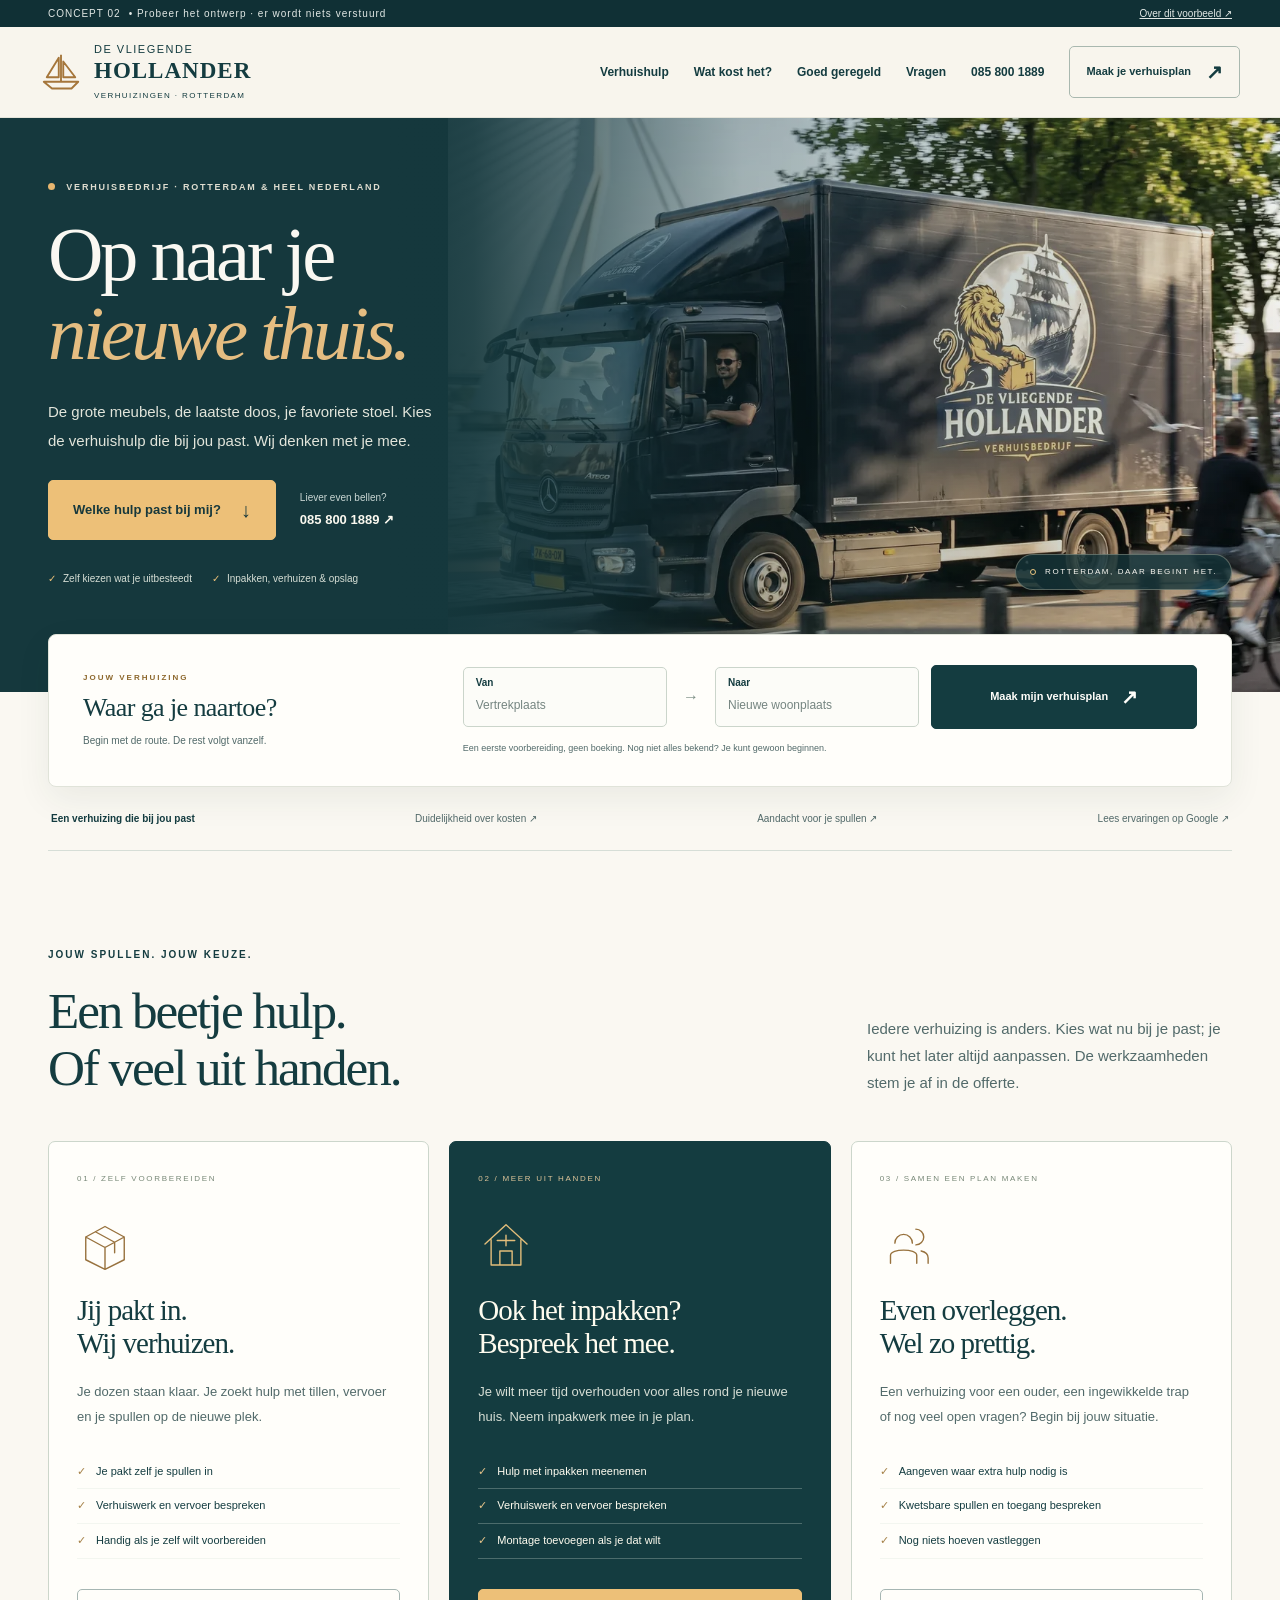
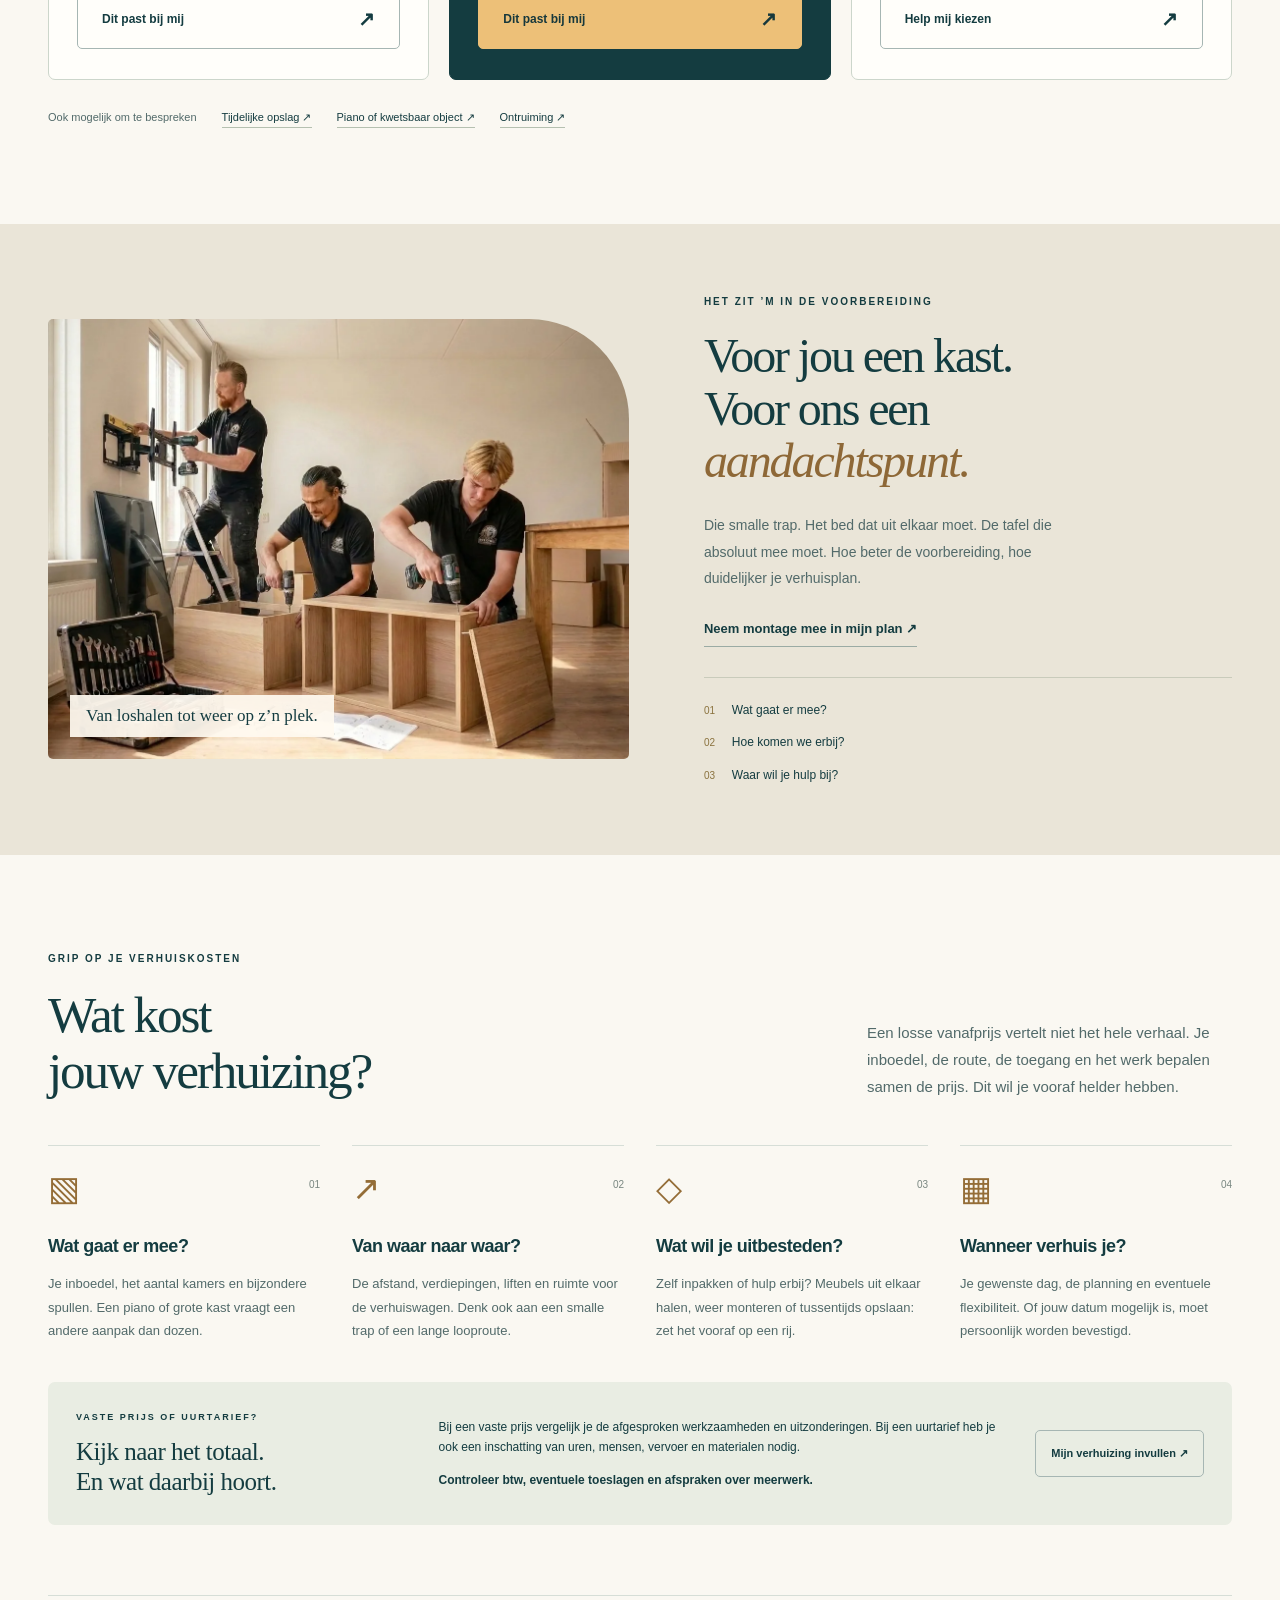
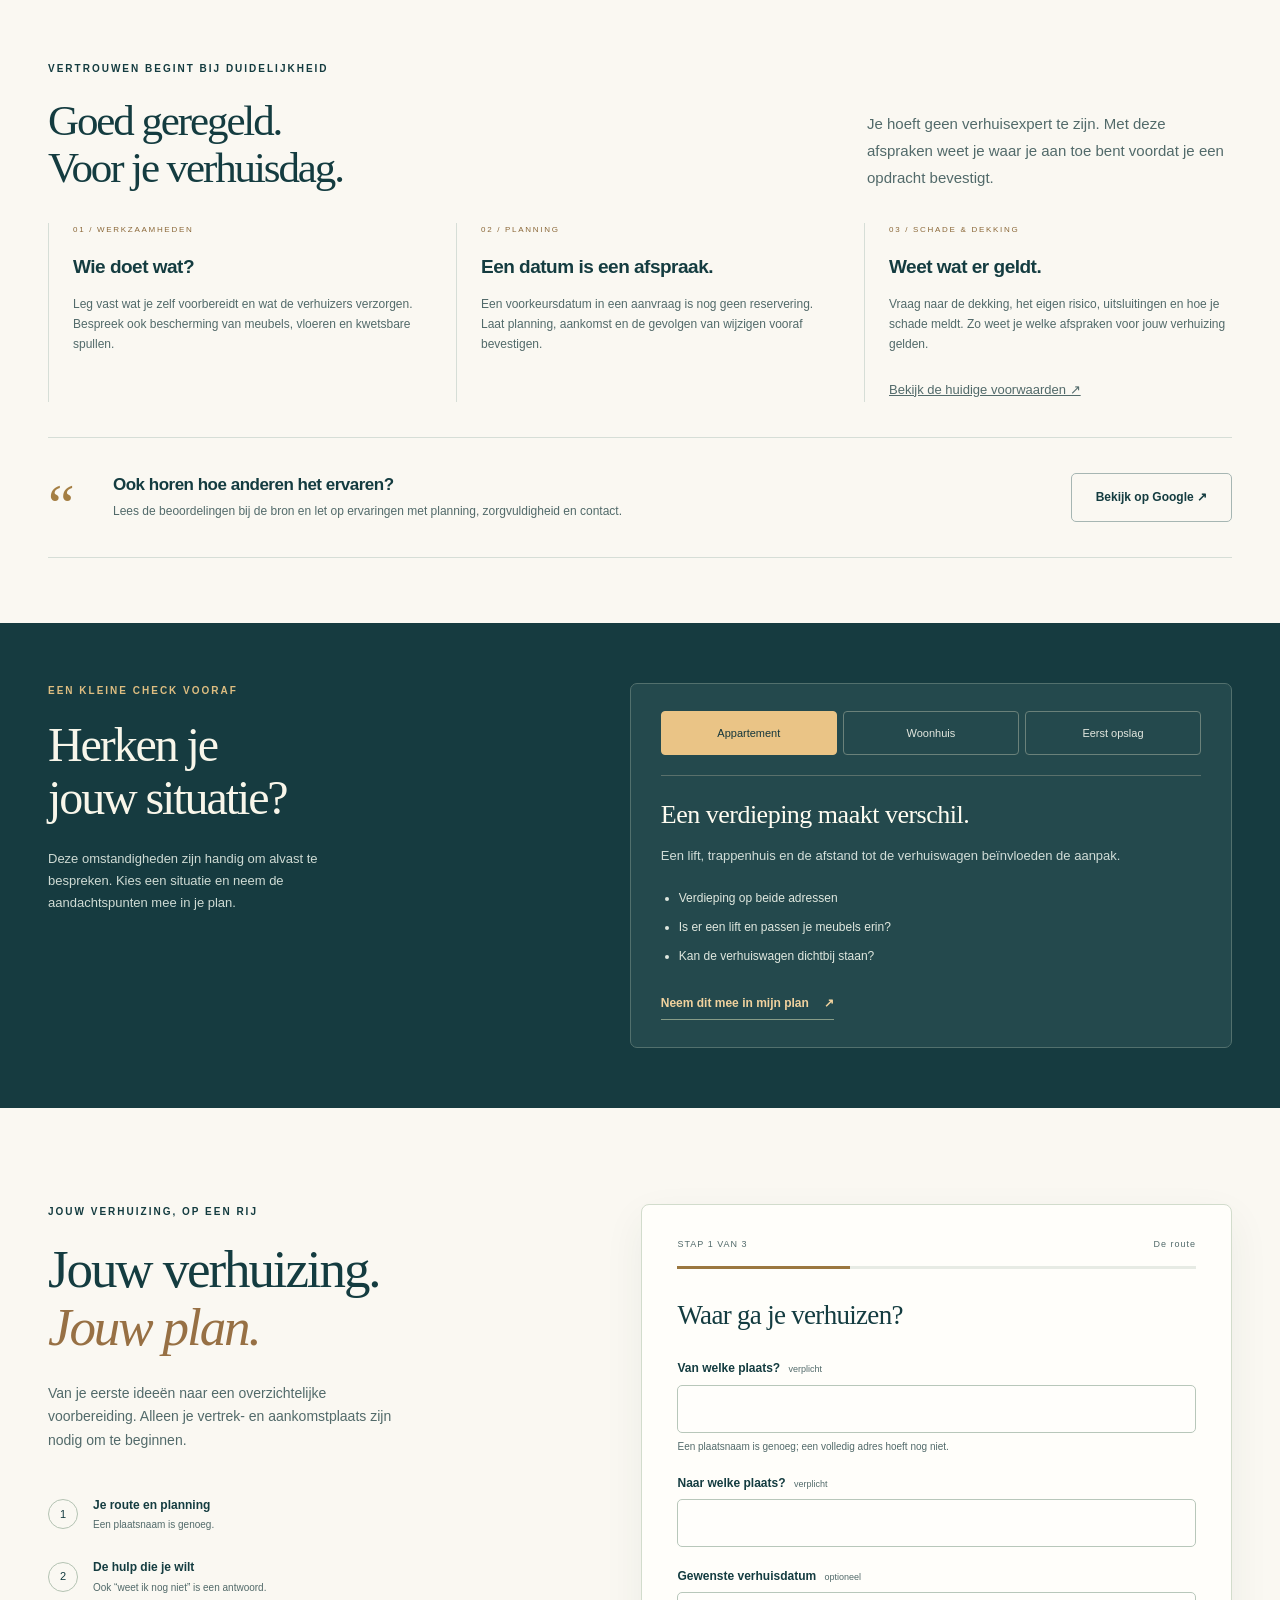
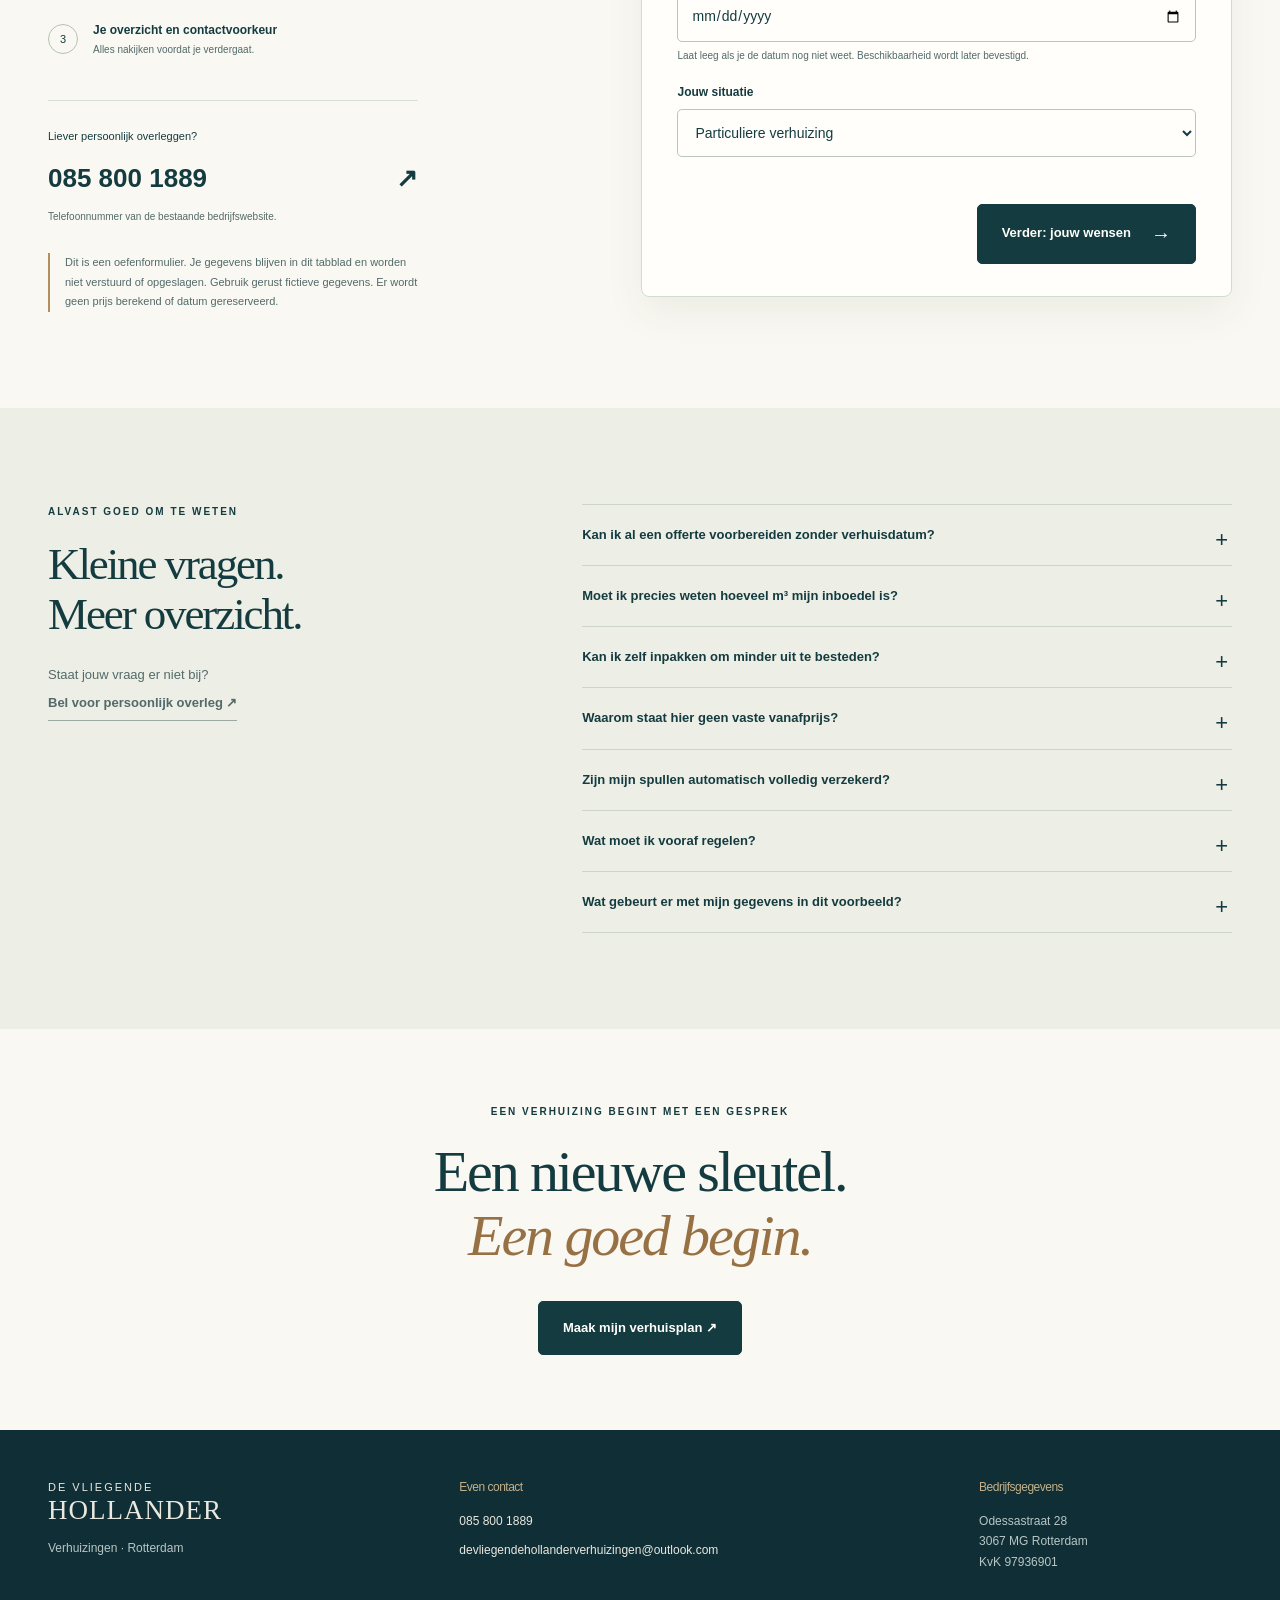
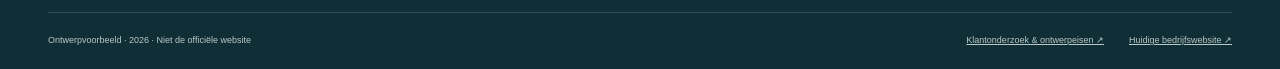
==== commit dc032ba8: "Refine consumer journey and personalized moving plan" ====
--- a/index.html
+++ b/index.html
@@ -1,19 +1,29 @@
 <!doctype html>
-<html lang="nl"><head><meta charset="utf-8"><meta name="viewport" content="width=device-width,initial-scale=1"><meta name="robots" content="noindex,nofollow"><meta name="description" content="Lokaal ontwerpvoorbeeld voor De Vliegende Hollander: overzicht in je verhuizing, kosten en voorbereiding."><meta name="theme-color" content="#15353e"><title>Voorbeeldsite — De Vliegende Hollander</title><link rel="stylesheet" href="style.css"><script src="app.js" defer></script><meta property="og:type" content="website"><meta property="og:locale" content="nl_NL"><meta property="og:title" content="Voorbeeldsite — De Vliegende Hollander"><meta property="og:description" content="Een nieuw websiteconcept voor particuliere verhuizingen. Bekijk het ontwerp en probeer de offertehulp. Dit is een demo; aanvragen worden niet verstuurd."><meta property="og:url" content="https://ecmw.github.io/vliegende-hollander-voorbeeld/"><meta property="og:image" content="https://ecmw.github.io/vliegende-hollander-voorbeeld/assets/voorbeeld.jpg"><meta property="og:image:alt" content="Voorbeeld van de nieuwe homepage"><link rel="icon" href="assets/beeldmerk.svg" type="image/svg+xml"></head>
+<html lang="nl"><head><meta charset="utf-8"><meta name="viewport" content="width=device-width,initial-scale=1"><meta name="robots" content="noindex,nofollow"><meta name="description" content="Lokaal ontwerpvoorbeeld voor De Vliegende Hollander: overzicht in je verhuizing, kosten en voorbereiding."><meta name="theme-color" content="#15353e"><title>De Vliegende Hollander — Op naar je nieuwe thuis</title><link rel="stylesheet" href="style.css"><link rel="stylesheet" href="refinement.css"><script src="app.js" defer></script><link rel="icon" href="assets/beeldmerk.svg" type="image/svg+xml"><meta property="og:type" content="website"><meta property="og:locale" content="nl_NL"><meta property="og:title" content="Voorbeeldsite — De Vliegende Hollander"><meta property="og:description" content="Concept 02: kies je verhuishulp en maak je persoonlijke verhuisplan. Een demo zonder verzending van aanvragen."><meta property="og:url" content="https://ecmw.github.io/vliegende-hollander-voorbeeld/"><meta property="og:image" content="https://ecmw.github.io/vliegende-hollander-voorbeeld/assets/voorbeeld.jpg"><meta property="og:image:alt" content="Concept 02 van De Vliegende Hollander"></head>
 <body>
 <a class="skip" href="#inhoud">Naar de inhoud</a>
-<div class="demo-bar">ONTWERPVOORBEELD <span>• Geen aanvragen of reserveringen mogelijk</span><a href="onderzoek.html">Onderzoek achter dit ontwerp ↗</a></div>
-<header><div class="nav-wrap"><a class="brand" href="#" aria-label="De Vliegende Hollander, naar boven"><svg viewBox="0 0 56 56" aria-hidden="true"><path d="M28 5v35M25 9 9 35h16Zm6 5 16 21H31ZM5 41h46l-9 9H16Z" fill="none" stroke="currentColor" stroke-width="2.5" stroke-linejoin="round"/></svg><span>DE VLIEGENDE<br><strong>HOLLANDER</strong><small>VERHUIZINGEN · ROTTERDAM</small></span></a><button id="menu-toggle" class="menu-toggle" aria-controls="navigation" aria-expanded="false">Menu <span>☰</span></button><nav id="navigation" aria-label="Hoofdnavigatie"><a href="#kosten">Kosten</a><a href="#diensten">Jouw verhuizing</a><a href="#zekerheid">Goed geregeld</a><a href="#vragen">Vragen</a><a class="nav-phone" href="tel:+31858001889">085 800 1889</a><a class="button small" href="#offerte">Offerte voorbereiden <span>↗</span></a></nav></div></header>
+<div class="demo-bar">CONCEPT 02 <span>• Probeer het ontwerp · er wordt niets verstuurd</span><a href="onderzoek.html">Over dit voorbeeld ↗</a></div>
+<header><div class="nav-wrap"><a class="brand" href="#" aria-label="De Vliegende Hollander, naar boven"><svg viewBox="0 0 56 56" aria-hidden="true"><path d="M28 5v35M25 9 9 35h16Zm6 5 16 21H31ZM5 41h46l-9 9H16Z" fill="none" stroke="currentColor" stroke-width="2.5" stroke-linejoin="round"/></svg><span>DE VLIEGENDE<br><strong>HOLLANDER</strong><small>VERHUIZINGEN · ROTTERDAM</small></span></a><button id="menu-toggle" class="menu-toggle" aria-controls="navigation" aria-expanded="false">Menu <span>☰</span></button><nav id="navigation" aria-label="Hoofdnavigatie"><a href="#diensten">Verhuishulp</a><a href="#kosten">Wat kost het?</a><a href="#zekerheid">Goed geregeld</a><a href="#vragen">Vragen</a><a class="nav-phone" href="tel:+31858001889">085 800 1889</a><a class="button small" href="#offerte">Maak je verhuisplan <span>↗</span></a></nav></div></header>
 <main id="inhoud">
-<section class="hero wrap" aria-labelledby="hero-title"><div class="hero-copy"><p class="eyebrow"><span class="dot"></span> Vanuit Rotterdam. Naar jouw nieuwe plek.</p><h1 id="hero-title">Jouw verhuizing.<br><em>Helder geregeld.</em></h1><p class="intro">Verhuis je binnen Rotterdam of naar een nieuwe plek in Nederland? Zet je wensen op een rij en bespreek de aanpak, planning en prijs.</p><div class="actions"><a class="button" href="#offerte">Bereid jouw offerte voor <span>↗</span></a><a class="text-link" href="#kosten">Hoe zit het met de kosten? <span>↓</span></a></div><div class="hero-details"><span>Hulp bij jouw woning</span><span>Door heel Nederland</span><span>Ook inpakken & opslag</span></div></div><div class="hero-visual"><img src="assets/situatie-brug.webp" alt="Verhuiswagen met de naam De Vliegende Hollander bij de Erasmusbrug; beeld van de bestaande website" fetchpriority="high" width="1408" height="786"><div class="image-label"><span>THUIS IN ROTTERDAM</span><strong>Klaar voor de volgende stap.</strong></div><div class="round-seal" aria-hidden="true">VAN HIER<br><span>↗</span><br>NAAR THUIS</div></div></section>
-<section class="quick-nav wrap" aria-label="Waar wil je meer over weten?"><p>Eerst even<br><strong>helder krijgen.</strong></p><a href="#kosten"><span>01</span> Wat bepaalt mijn prijs? <b>↗</b></a><a href="#diensten"><span>02</span> Hoeveel hulp wil ik? <b>↗</b></a><a href="#zekerheid"><span>03</span> Waar let ik op? <b>↗</b></a></section>
-<section id="kosten" class="section wrap"><div class="section-heading"><div><p class="eyebrow">GRIP OP JE VERHUISKOSTEN</p><h2>Een goede prijs begint<br>met een duidelijk plan.</h2></div><p>Een verhuizing is persoonlijk. Deze vier dingen bepalen welk werk nodig is. Zo kun je straks offertes op dezelfde afspraken vergelijken.</p></div><div class="cost-grid"><article><span class="line-icon" aria-hidden="true">▧</span><span class="number">01</span><h3>Wat gaat er mee?</h3><p>Je inboedel, het aantal kamers en bijzondere spullen. Een piano of grote kast vraagt een andere aanpak dan dozen.</p></article><article><span class="line-icon" aria-hidden="true">↗</span><span class="number">02</span><h3>Van waar naar waar?</h3><p>De afstand, verdiepingen, liften en ruimte voor de verhuiswagen. Denk ook aan een smalle trap of een lange looproute.</p></article><article><span class="line-icon" aria-hidden="true">◇</span><span class="number">03</span><h3>Wat wil je uitbesteden?</h3><p>Zelf inpakken of hulp erbij? Meubels uit elkaar halen, weer monteren of tussentijds opslaan: zet het vooraf op een rij.</p></article><article><span class="line-icon" aria-hidden="true">▦</span><span class="number">04</span><h3>Wanneer verhuis je?</h3><p>Je gewenste dag, de planning en eventuele flexibiliteit. Of jouw datum mogelijk is, moet persoonlijk worden bevestigd.</p></article></div><div class="price-note"><div><p class="eyebrow">VASTE PRIJS OF UURTARIEF?</p><h3>Kijk naar het totaal.<br>En wat daarbij hoort.</h3></div><div><p>Bij een vaste prijs vergelijk je de afgesproken werkzaamheden en uitzonderingen. Bij een uurtarief heb je ook een inschatting van uren, mensen, vervoer en materialen nodig.</p><p class="check-line">Controleer btw, eventuele toeslagen en afspraken over meerwerk.</p></div><a class="button outline" href="#offerte">Mijn verhuizing invullen ↗</a></div></section>
-<section id="diensten" class="services-section"><div class="wrap section"><div class="section-heading"><div><p class="eyebrow">HULP DIE BIJ JE PAST</p><h2>Jij kiest wat je<br>uit handen geeft.</h2></div><p>Van een verhuizing met zelf ingepakte dozen tot extra hulp met inpakken, montage of opslag. Begin bij jouw situatie.</p></div><div class="service-switch" role="group" aria-label="Kies je verhuissituatie"><button class="active" data-service="particulier" aria-pressed="true">Mijn woning</button><button data-service="senioren" aria-pressed="false">Met extra begeleiding</button><button data-service="zakelijk" aria-pressed="false">Mijn bedrijf</button></div><div class="service-feature"><div class="service-image"><img src="assets/dienst-handyman.webp" alt="Illustratief bedrijfsbeeld van meubelmontage, afkomstig van de huidige website" loading="lazy" width="1408" height="786"><span>VAN INPAKKEN TOT OP Z’N PLEK</span></div><div class="service-copy" aria-live="polite"><p class="eyebrow" id="service-kicker">PARTICULIER VERHUIZEN</p><h3 id="service-title">Een huis vol spullen.<br>Een plan dat bij je past.</h3><p id="service-description">Een appartement, een eengezinswoning of alleen de grote meubels. Geef aan wat er mee moet en waar je hulp bij wilt.</p><ul id="service-points"><li>Zelf inpakken of inpakwerk bespreken</li><li>Grote en kwetsbare spullen vooraf doorgeven</li><li>Montage en eventuele opslag meenemen</li></ul><a class="text-link" id="service-cta" href="#offerte">Bereid mijn verhuizing voor <span>↗</span></a></div></div><div class="extra-services"><span>Ook een vraag over:</span><a href="#offerte" data-extra="Opslag">Tijdelijke opslag ↗</a><a href="#offerte" data-extra="Piano of kwetsbaar object">Piano & kwetsbare spullen ↗</a><a href="#offerte" data-extra="Ontruiming">Ontruiming ↗</a></div></div></section>
+<section class="hero-v2" aria-labelledby="hero-title">
+<div class="hero-v2-photo"><img src="assets/situatie-brug.webp" alt="Verhuiswagen met bedrijfsnaam bij de Erasmusbrug; voorlopig beeld van de bestaande website" width="1408" height="786" fetchpriority="high"></div>
+<div class="wrap hero-v2-inner"><div class="hero-v2-copy"><p class="eyebrow"><span class="dot"></span> VERHUISBEDRIJF · ROTTERDAM & HEEL NEDERLAND</p><h1 id="hero-title">Op naar je<br><em>nieuwe thuis.</em></h1><p>De grote meubels, de laatste doos, je favoriete stoel. Kies de verhuishulp die bij jou past. Wij denken met je mee.</p><div class="actions"><a class="button gold" href="#diensten">Welke hulp past bij mij? <span>↓</span></a><a class="hero-call" href="tel:+31858001889">Liever even bellen? <strong>085 800 1889 ↗</strong></a></div><div class="hero-v2-points"><span>Zelf kiezen wat je uitbesteedt</span><span>Inpakken, verhuizen & opslag</span></div></div><div class="location-label"><span class="location-dot"></span> ROTTERDAM, DAAR BEGINT HET.</div></div>
+</section>
+<section class="wrap route-start" aria-labelledby="route-title"><div class="route-heading"><span class="eyebrow">JOUW VERHUIZING</span><h2 id="route-title">Waar ga je naartoe?</h2><p>Begin met de route. De rest volgt vanzelf.</p></div><form id="quick-form" novalidate hidden><div class="route-input"><label for="quick-from">Van</label><input id="quick-from" autocomplete="off" maxlength="100" aria-describedby="quick-hint" placeholder="Vertrekplaats"></div><span class="route-arrow" aria-hidden="true">→</span><div class="route-input"><label for="quick-to">Naar</label><input id="quick-to" autocomplete="off" maxlength="100" aria-describedby="quick-hint" placeholder="Nieuwe woonplaats"></div><button class="button" type="submit">Maak mijn verhuisplan <span>↗</span></button><p id="quick-hint">Een eerste voorbereiding, geen boeking. Nog niet alles bekend? Je kunt gewoon beginnen.</p></form><noscript><a class="button" href="tel:+31858001889">Bel 085 800 1889</a></noscript></section>
+<div class="wrap reassurance-bar"><span>Een verhuizing die bij jou past</span><a href="#kosten">Duidelijkheid over kosten ↗</a><a href="#zekerheid">Aandacht voor je spullen ↗</a><a href="https://www.google.com/maps?cid=15517736549367703512" target="_blank" rel="noopener">Lees ervaringen op Google ↗</a></div>
+<section id="diensten" class="section wrap help-section"><div class="section-heading"><div><p class="eyebrow">JOUW SPULLEN. JOUW KEUZE.</p><h2>Een beetje hulp.<br>Of veel uit handen.</h2></div><p>Iedere verhuizing is anders. Kies wat nu bij je past; je kunt het later altijd aanpassen. De werkzaamheden stem je af in de offerte.</p></div>
+<div class="help-grid">
+<article class="help-card"><span class="card-index">01 / ZELF VOORBEREIDEN</span><svg class="service-icon" viewBox="0 0 64 64" aria-hidden="true"><path d="m10 24 22-12 22 12v26L32 61 10 50Zm0 0 22 12 22-12M32 36v25M21 18l22 12v12"/></svg><h3>Jij pakt in.<br>Wij verhuizen.</h3><p>Je dozen staan klaar. Je zoekt hulp met tillen, vervoer en je spullen op de nieuwe plek.</p><ul><li>Je pakt zelf je spullen in</li><li>Verhuiswerk en vervoer bespreken</li><li>Handig als je zelf wilt voorbereiden</li></ul><button type="button" class="button outline" data-package="basis" aria-pressed="false">Dit past bij mij <span>↗</span></button></article>
+<article class="help-card featured"><span class="card-index">02 / MEER UIT HANDEN</span><svg class="service-icon" viewBox="0 0 64 64" aria-hidden="true"><path d="M8 32 32 10l24 22M15 27v29h34V27M25 56V40h14v16M22 28h20M32 22v12"/></svg><h3>Ook het inpakken?<br>Bespreek het mee.</h3><p>Je wilt meer tijd overhouden voor alles rond je nieuwe huis. Neem inpakwerk mee in je plan.</p><ul><li>Hulp met inpakken meenemen</li><li>Verhuiswerk en vervoer bespreken</li><li>Montage toevoegen als je dat wilt</li></ul><button type="button" class="button gold" data-package="inpakken" aria-pressed="false">Dit past bij mij <span>↗</span></button></article>
+<article class="help-card"><span class="card-index">03 / SAMEN EEN PLAN MAKEN</span><svg class="service-icon" viewBox="0 0 64 64" aria-hidden="true"><path d="M17 31a10 10 0 1 1 20 0M12 54v-9c0-8 30-8 30 0v9M41 15a9 9 0 0 1 0 18M47 40c5 1 8 4 8 8v6"/></svg><h3>Even overleggen.<br>Wel zo prettig.</h3><p>Een verhuizing voor een ouder, een ingewikkelde trap of nog veel open vragen? Begin bij jouw situatie.</p><ul><li>Aangeven waar extra hulp nodig is</li><li>Kwetsbare spullen en toegang bespreken</li><li>Nog niets hoeven vastleggen</li></ul><button type="button" class="button outline" data-package="advies" aria-pressed="false">Help mij kiezen <span>↗</span></button></article>
+</div><div class="help-foot"><span>Ook mogelijk om te bespreken</span><a href="#offerte" data-extra="Opslag">Tijdelijke opslag ↗</a><a href="#offerte" data-extra="Piano of kwetsbaar object">Piano of kwetsbaar object ↗</a><a href="#offerte" data-extra="Ontruiming">Ontruiming ↗</a></div></section>
+<section class="care-section"><div class="wrap care-layout"><div class="care-photo"><img src="assets/dienst-handyman.webp" alt="Voorlopig bedrijfsbeeld van meubelmontage, afkomstig van de bestaande website" loading="lazy" width="1408" height="786"><span class="photo-caption">Van loshalen tot weer op z’n plek.</span></div><div class="care-copy"><p class="eyebrow">HET ZIT ’M IN DE VOORBEREIDING</p><h2>Voor jou een kast.<br>Voor ons een<br><em>aandachtspunt.</em></h2><p>Die smalle trap. Het bed dat uit elkaar moet. De tafel die absoluut mee moet. Hoe beter de voorbereiding, hoe duidelijker je verhuisplan.</p><a class="text-link" href="#offerte" data-extra="Demontage en montage">Neem montage mee in mijn plan ↗</a><div class="care-details"><span>01 <strong>Wat gaat er mee?</strong></span><span>02 <strong>Hoe komen we erbij?</strong></span><span>03 <strong>Waar wil je hulp bij?</strong></span></div></div></div></section>
+<section id="kosten" class="section wrap"><div class="section-heading"><div><p class="eyebrow">GRIP OP JE VERHUISKOSTEN</p><h2>Wat kost<br>jouw verhuizing?</h2></div><p>Een losse vanafprijs vertelt niet het hele verhaal. Je inboedel, de route, de toegang en het werk bepalen samen de prijs. Dit wil je vooraf helder hebben.</p></div><div class="cost-grid"><article><span class="line-icon" aria-hidden="true">▧</span><span class="number">01</span><h3>Wat gaat er mee?</h3><p>Je inboedel, het aantal kamers en bijzondere spullen. Een piano of grote kast vraagt een andere aanpak dan dozen.</p></article><article><span class="line-icon" aria-hidden="true">↗</span><span class="number">02</span><h3>Van waar naar waar?</h3><p>De afstand, verdiepingen, liften en ruimte voor de verhuiswagen. Denk ook aan een smalle trap of een lange looproute.</p></article><article><span class="line-icon" aria-hidden="true">◇</span><span class="number">03</span><h3>Wat wil je uitbesteden?</h3><p>Zelf inpakken of hulp erbij? Meubels uit elkaar halen, weer monteren of tussentijds opslaan: zet het vooraf op een rij.</p></article><article><span class="line-icon" aria-hidden="true">▦</span><span class="number">04</span><h3>Wanneer verhuis je?</h3><p>Je gewenste dag, de planning en eventuele flexibiliteit. Of jouw datum mogelijk is, moet persoonlijk worden bevestigd.</p></article></div><div class="price-note"><div><p class="eyebrow">VASTE PRIJS OF UURTARIEF?</p><h3>Kijk naar het totaal.<br>En wat daarbij hoort.</h3></div><div><p>Bij een vaste prijs vergelijk je de afgesproken werkzaamheden en uitzonderingen. Bij een uurtarief heb je ook een inschatting van uren, mensen, vervoer en materialen nodig.</p><p class="check-line">Controleer btw, eventuele toeslagen en afspraken over meerwerk.</p></div><a class="button outline" href="#offerte">Mijn verhuizing invullen ↗</a></div></section>
 <section id="zekerheid" class="section wrap"><div class="section-heading"><div><p class="eyebrow">VERTROUWEN BEGINT BIJ DUIDELIJKHEID</p><h2>Goed geregeld.<br>Voor je verhuisdag.</h2></div><p>Je hoeft geen verhuisexpert te zijn. Met deze afspraken weet je waar je aan toe bent voordat je een opdracht bevestigt.</p></div><div class="assurance"><article><span>01 / WERKZAAMHEDEN</span><h3>Wie doet wat?</h3><p>Leg vast wat je zelf voorbereidt en wat de verhuizers verzorgen. Bespreek ook bescherming van meubels, vloeren en kwetsbare spullen.</p></article><article><span>02 / PLANNING</span><h3>Een datum is een afspraak.</h3><p>Een voorkeursdatum in een aanvraag is nog geen reservering. Laat planning, aankomst en de gevolgen van wijzigen vooraf bevestigen.</p></article><article><span>03 / SCHADE & DEKKING</span><h3>Weet wat er geldt.</h3><p>Vraag naar de dekking, het eigen risico, uitsluitingen en hoe je schade meldt. Zo weet je welke afspraken voor jouw verhuizing gelden.</p><a href="https://verhuisbedrijfdevliegendehollander.nl/algemene-voorwaarden/" target="_blank" rel="noopener">Bekijk de huidige voorwaarden ↗</a></article></div><div class="review-strip"><div class="review-mark" aria-hidden="true">“</div><div><h3>Ook horen hoe anderen het ervaren?</h3><p>Lees de beoordelingen bij de bron en let op ervaringen met planning, zorgvuldigheid en contact.</p></div><a class="button outline" href="https://www.google.com/maps?cid=15517736549367703512" target="_blank" rel="noopener">Bekijk op Google ↗</a></div></section>
-<section class="process-section"><div class="wrap section"><div class="section-heading"><div><p class="eyebrow">VAN EERSTE VRAAG TOT NIEUWE SLEUTEL</p><h2>Zo krijg je overzicht.</h2></div><p>De aanvraag is het begin van het gesprek. Prijs, werkzaamheden en beschikbaarheid worden daarna afgestemd.</p></div><ol class="steps"><li><span>1</span><h3>Vertel wat je nodig hebt</h3><p>Je route, je planning en de hulp die je zoekt. Nog niet alles bekend? Dat kun je aangeven.</p></li><li><span>2</span><h3>Maak de afspraken concreet</h3><p>Bespreek de inboedel en bereikbaarheid. Controleer vervolgens prijs, werkzaamheden en voorwaarden.</p></li><li><span>3</span><h3>Bevestig en bereid je voor</h3><p>Leg de datum vast na akkoord en spreek af wat er voor aankomst klaar moet zijn.</p></li></ol></div></section>
-<section id="offerte" class="section wrap quote-layout"><div class="quote-intro"><p class="eyebrow">JOUW VERHUIZING, OP EEN RIJ</p><h2>Waar gaat jouw<br>volgende stap<br><em>naartoe?</em></h2><p>Je hoeft nog niet alle antwoorden te hebben. Begin met de route en vertel welke hulp je zoekt.</p><div class="contact-box"><span>Liever persoonlijk overleggen?</span><a href="tel:+31858001889">085 800 1889 <span>↗</span></a><small>Telefoonnummer van de bestaande bedrijfswebsite.</small></div><p class="demo-note">Dit is een oefenformulier. Je gegevens blijven in dit tabblad en worden niet verstuurd of opgeslagen. Gebruik gerust fictieve gegevens. Er wordt geen prijs berekend of datum gereserveerd.</p></div><div class="quote-card"><div class="progress-label"><span id="step-label" aria-live="polite">STAP 1 VAN 3</span><span id="step-name">De route</span></div><div class="progress-track"><span id="progress"></span></div><form id="quote-form" novalidate hidden><fieldset data-step="0"><legend>Waar ga je verhuizen?</legend><div class="field"><label for="from">Van welke plaats? <small>verplicht</small></label><input id="from" name="from" autocomplete="off" required maxlength="100"><small>Een plaatsnaam is genoeg; een volledig adres hoeft nog niet.</small></div><div class="field"><label for="to">Naar welke plaats? <small>verplicht</small></label><input id="to" name="to" autocomplete="off" required maxlength="100"></div><div class="field"><label for="date">Gewenste verhuisdatum <small>optioneel</small></label><input id="date" name="date" type="date"><small>Laat leeg als je de datum nog niet weet. Beschikbaarheid wordt later bevestigd.</small></div><div class="field"><label for="move-type">Jouw situatie</label><select id="move-type" name="type"><option value="particulier">Particuliere verhuizing</option><option value="senioren">Verhuizing met extra begeleiding</option><option value="zakelijk">Bedrijfsverhuizing</option><option value="anders">Opslag, ontruiming of andere hulp</option></select></div></fieldset><fieldset data-step="1" hidden><legend>Welke hulp past bij jou?</legend><div class="field"><label for="home-type">Wat gaat er mee?</label><select id="home-type" name="home"><option>Weet ik nog niet precies</option><option>Een kamer of enkele meubels</option><option>Een appartement</option><option>Een eengezinswoning</option><option>Een bedrijf of kantoor</option></select></div><fieldset class="check-group"><legend>Wat wil je bespreken? <small>optioneel, meerdere keuzes mogelijk</small></legend><label><input type="checkbox" name="help" value="Inpakken"> Inpakwerk</label><label><input type="checkbox" name="help" value="Demontage en montage"> Meubels demonteren en monteren</label><label><input type="checkbox" name="help" value="Opslag"> Tijdelijke opslag</label><label><input type="checkbox" name="help" value="Advies over de aanpak"> Eerst advies over de aanpak</label></fieldset><div class="field"><label for="notes">Wat moeten we weten? <small>optioneel</small></label><textarea id="notes" name="notes" rows="3" maxlength="1500" aria-describedby="notes-hint"></textarea><small id="notes-hint">Bijvoorbeeld verdiepingen, een smalle trap, lift, parkeren of kwetsbare spullen. Gezondheidsgegevens zijn niet nodig.</small></div></fieldset><fieldset data-step="2" hidden><legend>Hoe wil je contact?</legend><p class="form-description">In de echte aanvraag geef je hier je voorkeur door. Dit voorbeeld verstuurt niets.</p><div class="field"><label for="name">Hoe mogen we je noemen? <small>optioneel</small></label><input id="name" name="name" autocomplete="given-name" maxlength="100"></div><fieldset class="contact-choice"><legend>Voorkeur voor contact</legend><label><input type="radio" name="contact" value="email" checked> E-mail</label><label><input type="radio" name="contact" value="phone"> Telefoon</label></fieldset><div class="field" id="email-field"><label for="email">E-mailadres <small>verplicht bij e-mail</small></label><input id="email" name="email" type="email" autocomplete="email" maxlength="160" required><small>Testen kan met voorbeeld@example.com.</small></div><div class="field" id="phone-field" hidden><label for="phone">Telefoonnummer <small>verplicht bij telefoon</small></label><input id="phone" name="phone" type="tel" autocomplete="tel" maxlength="30" disabled></div><p class="privacy-note">Geen account nodig. In deze demo verlaten je ingevulde gegevens dit tabblad niet.</p></fieldset><p id="form-error" class="form-error" role="alert" hidden></p><div class="form-actions"><button class="back-button" id="back" type="button" hidden>← Terug</button><button class="button" id="next" type="submit">Verder: jouw wensen <span>→</span></button></div></form><div id="result" hidden tabindex="-1"><div class="result-icon" aria-hidden="true">✓</div><h3>Jouw voorbereiding staat klaar.</h3><p><strong>Dit is een voorbeeld. Er is niets verstuurd.</strong> Hieronder staat wat je in een gesprek met de verhuizer kunt bespreken.</p><dl id="summary"></dl><p class="privacy-note">Prijs en datum zijn nog niet vastgesteld. Bewaar de samenvatting als je deze wilt meenemen naar een gesprek.</p><div class="actions"><button class="button" type="button" id="download">Bewaar samenvatting ↓</button><button class="back-button" type="button" id="edit">Gegevens aanpassen</button></div></div><noscript><p>Voor het oefenformulier is JavaScript nodig. De overige informatie kun je gewoon lezen. Je kunt het bedrijf bereiken op 085 800 1889.</p></noscript></div></section>
+<section class="situation-section"><div class="wrap situation-layout"><div><p class="eyebrow">EEN KLEINE CHECK VOORAF</p><h2>Herken je<br>jouw situatie?</h2><p>Deze omstandigheden zijn handig om alvast te bespreken. Kies een situatie en neem de aandachtspunten mee in je plan.</p></div><div class="situation-tool"><div class="situation-tabs" role="group" aria-label="Verhuissituatie"><button type="button" data-situation="flat" aria-pressed="true">Appartement</button><button type="button" data-situation="house" aria-pressed="false">Woonhuis</button><button type="button" data-situation="storage" aria-pressed="false">Eerst opslag</button></div><div id="situation-content" aria-live="polite"><h3>Een verdieping maakt verschil.</h3><p>Een lift, trappenhuis en de afstand tot de verhuiswagen beïnvloeden de aanpak.</p><ul><li>Verdieping op beide adressen</li><li>Is er een lift en passen je meubels erin?</li><li>Kan de verhuiswagen dichtbij staan?</li></ul></div><button type="button" id="use-situation" class="text-link">Neem dit mee in mijn plan <span>↗</span></button></div></div></section>
+<section id="offerte" class="section wrap quote-layout"><div class="quote-intro"><p class="eyebrow">JOUW VERHUIZING, OP EEN RIJ</p><h2>Jouw verhuizing.<br><em>Jouw plan.</em></h2><p>Van je eerste ideeën naar een overzichtelijke voorbereiding. Alleen je vertrek- en aankomstplaats zijn nodig om te beginnen.</p><ol class="planner-steps"><li><span>1</span><div><strong>Je route en planning</strong><small>Een plaatsnaam is genoeg.</small></div></li><li><span>2</span><div><strong>De hulp die je wilt</strong><small>Ook “weet ik nog niet” is een antwoord.</small></div></li><li><span>3</span><div><strong>Je overzicht en contactvoorkeur</strong><small>Alles nakijken voordat je verdergaat.</small></div></li></ol><div class="contact-box"><span>Liever persoonlijk overleggen?</span><a href="tel:+31858001889">085 800 1889 <span>↗</span></a><small>Telefoonnummer van de bestaande bedrijfswebsite.</small></div><p class="demo-note">Dit is een oefenformulier. Je gegevens blijven in dit tabblad en worden niet verstuurd of opgeslagen. Gebruik gerust fictieve gegevens. Er wordt geen prijs berekend of datum gereserveerd.</p></div><div class="quote-card"><p id="plan-selection" class="plan-selection" hidden aria-live="polite"></p><div id="plan-context" class="plan-context" hidden aria-live="polite"></div><div class="progress-label"><span id="step-label" aria-live="polite">STAP 1 VAN 3</span><span id="step-name">De route</span></div><div class="progress-track"><span id="progress"></span></div><form id="quote-form" novalidate hidden><fieldset data-step="0"><legend>Waar ga je verhuizen?</legend><div class="field"><label for="from">Van welke plaats? <small>verplicht</small></label><input id="from" name="from" autocomplete="off" required maxlength="100"><small>Een plaatsnaam is genoeg; een volledig adres hoeft nog niet.</small></div><div class="field"><label for="to">Naar welke plaats? <small>verplicht</small></label><input id="to" name="to" autocomplete="off" required maxlength="100"></div><div class="field"><label for="date">Gewenste verhuisdatum <small>optioneel</small></label><input id="date" name="date" type="date"><small>Laat leeg als je de datum nog niet weet. Beschikbaarheid wordt later bevestigd.</small></div><div class="field"><label for="move-type">Jouw situatie</label><select id="move-type" name="type"><option value="particulier">Particuliere verhuizing</option><option value="senioren">Verhuizing met extra begeleiding</option><option value="zakelijk">Bedrijfsverhuizing</option><option value="anders">Opslag, ontruiming of andere hulp</option></select></div></fieldset><fieldset data-step="1" hidden><legend>Hoe kunnen we helpen?</legend><div class="field"><label for="home-type">Wat gaat er mee?</label><select id="home-type" name="home"><option>Weet ik nog niet precies</option><option>Een kamer of enkele meubels</option><option>Een appartement</option><option>Een eengezinswoning</option><option>Een bedrijf of kantoor</option></select></div><fieldset class="check-group"><legend>Wat wil je bespreken? <small>optioneel, meerdere keuzes mogelijk</small></legend><label><input type="checkbox" name="help" value="Inpakken"> Inpakwerk</label><label><input type="checkbox" name="help" value="Demontage en montage"> Meubels demonteren en monteren</label><label><input type="checkbox" name="help" value="Opslag"> Tijdelijke opslag</label><label><input type="checkbox" name="help" value="Advies over de aanpak"> Eerst advies over de aanpak</label></fieldset><details class="access-details"><summary>Verdiepingen en liften toevoegen <span>optioneel</span></summary><div class="field"><label for="access-from">Toegang op het vertrekadres</label><select id="access-from" name="access-from"><option>Nog niet bekend</option><option>Begane grond</option><option>Verdieping met lift</option><option>Verdieping zonder lift</option></select></div><div class="field"><label for="access-to">Toegang op het nieuwe adres</label><select id="access-to" name="access-to"><option>Nog niet bekend</option><option>Begane grond</option><option>Verdieping met lift</option><option>Verdieping zonder lift</option></select></div></details><div class="field"><label for="notes">Wat moeten we weten? <small>optioneel</small></label><textarea id="notes" name="notes" rows="3" maxlength="1500" aria-describedby="notes-hint"></textarea><small id="notes-hint">Bijvoorbeeld verdiepingen, een smalle trap, lift, parkeren of kwetsbare spullen. Gezondheidsgegevens zijn niet nodig.</small></div></fieldset><fieldset data-step="2" hidden><legend>Hoe wil je contact?</legend><p class="form-description">In de echte aanvraag geef je hier je voorkeur door. Dit voorbeeld verstuurt niets.</p><div class="field"><label for="name">Hoe mogen we je noemen? <small>optioneel</small></label><input id="name" name="name" autocomplete="given-name" maxlength="100"></div><fieldset class="contact-choice"><legend>Voorkeur voor contact</legend><label><input type="radio" name="contact" value="email" checked> E-mail</label><label><input type="radio" name="contact" value="phone"> Telefoon</label></fieldset><div class="field" id="email-field"><label for="email">E-mailadres <small>verplicht bij e-mail</small></label><input id="email" name="email" type="email" autocomplete="email" maxlength="160" required><small>Testen kan met voorbeeld@example.com.</small></div><div class="field" id="phone-field" hidden><label for="phone">Telefoonnummer <small>verplicht bij telefoon</small></label><input id="phone" name="phone" type="tel" autocomplete="tel" maxlength="30" disabled></div><p class="privacy-note">Geen account nodig. In deze demo verlaten je ingevulde gegevens dit tabblad niet.</p></fieldset><p id="form-error" class="form-error" role="alert" hidden></p><div class="form-actions"><button class="back-button" id="back" type="button" hidden>← Terug</button><button class="button" id="next" type="submit">Verder: jouw wensen <span>→</span></button></div></form><div id="result" hidden tabindex="-1"><div class="result-icon" aria-hidden="true">✓</div><h3>Dit is jouw verhuisplan.</h3><p><strong>Dit is een voorbeeld. Er is niets verstuurd.</strong> Je kunt je plan hieronder controleren, aanpassen en bewaren.</p><dl id="summary"></dl><div class="next-step-note"><strong>Wat bespreek je hierna?</strong><p>De inboedel en bereikbaarheid, de totale prijs inclusief btw, de werkzaamheden, de datum en de voorwaarden.</p></div><div class="personal-checklist"><h4>Jouw aandachtspunten</h4><ul id="personal-checklist"></ul></div><p class="privacy-note">Bewaar je plan voor een gesprek. Prijs en beschikbaarheid zijn nog niet bevestigd.</p><div class="actions"><button class="button" type="button" id="download">Bewaar samenvatting ↓</button><button class="back-button" type="button" id="edit">Gegevens aanpassen</button></div></div><noscript><p>Voor het oefenformulier is JavaScript nodig. De overige informatie kun je gewoon lezen. Je kunt het bedrijf bereiken op 085 800 1889.</p></noscript></div></section>
 <section id="vragen" class="faq-section"><div class="section wrap faq-layout"><div><p class="eyebrow">ALVAST GOED OM TE WETEN</p><h2>Kleine vragen.<br>Meer overzicht.</h2><p>Staat jouw vraag er niet bij?<br><a class="text-link" href="tel:+31858001889">Bel voor persoonlijk overleg ↗</a></p></div><div class="faq-list"><details><summary>Kan ik al een offerte voorbereiden zonder verhuisdatum?</summary><p>Ja. Laat het datumveld leeg en vermeld eventueel de periode die je in gedachten hebt. Een definitieve datum en beschikbaarheid stem je daarna af.</p></details><details><summary>Moet ik precies weten hoeveel m³ mijn inboedel is?</summary><p>Voor deze eerste voorbereiding niet. Je kunt beginnen met je type woning en bijzonderheden. Voor een betrouwbare prijs moet de verhuizer de omvang en omstandigheden wel zorgvuldig beoordelen.</p></details><details><summary>Kan ik zelf inpakken om minder uit te besteden?</summary><p>Je kunt aangeven welke werkzaamheden je zelf wilt doen. Bespreek vooraf geschikt verpakkingsmateriaal, bescherming en wat zelf inpakken betekent voor de afspraken bij eventuele schade.</p></details><details><summary>Waarom staat hier geen vaste vanafprijs?</summary><p>Zonder bevestigde bedrijfstarieven en een duidelijke omschrijving van het inbegrepen werk zou een bedrag een verkeerd beeld geven. In dit voorbeeld zie je daarom eerst wat de prijs bepaalt. De werkelijke prijs volgt uit een offerte voor jouw situatie.</p></details><details><summary>Zijn mijn spullen automatisch volledig verzekerd?</summary><p>Ga daar niet zonder meer van uit. Controleer vóór akkoord welke dekking en voorwaarden voor jouw verhuizing gelden, inclusief eigen risico en uitzonderingen. Dit voorbeeld doet geen verzekeringsbelofte. <a href="https://verhuisbedrijfdevliegendehollander.nl/algemene-voorwaarden/" target="_blank" rel="noopener">Lees de huidige bedrijfsvoorwaarden ↗</a></p></details><details><summary>Wat moet ik vooraf regelen?</summary><p>Maak een lijst van wat meegaat. Noteer verdiepingen, afmetingen van grote meubels, beschikbare liften en parkeerruimte. Bespreek wie inpakt en demonteert, en welke toestemming of parkeervoorziening nodig is.</p></details><details><summary>Wat gebeurt er met mijn gegevens in dit voorbeeld?</summary><p>Het formulier stuurt niets naar het bedrijf of een andere partij. Invoer staat alleen tijdelijk in je tabblad. Alleen als je zelf “Bewaar samenvatting” kiest, wordt een tekstbestand op je apparaat gedownload. Er zijn geen trackers of externe lettertypen. Externe links openen wel een andere website.</p></details></div></div></section>
-<section class="closing wrap"><p class="eyebrow">EEN VERHUIZING BEGINT MET EEN GESPREK</p><h2>Een nieuwe plek.<br><em>We denken graag mee.</em></h2><a class="button" href="#offerte">Zet jouw wensen op een rij ↗</a></section>
+<section class="closing wrap"><p class="eyebrow">EEN VERHUIZING BEGINT MET EEN GESPREK</p><h2>Een nieuwe sleutel.<br><em>Een goed begin.</em></h2><a class="button" href="#offerte">Maak mijn verhuisplan ↗</a></section>
 </main><footer><div class="wrap footer-main"><div><a class="footer-brand" href="#">DE VLIEGENDE<br><strong>HOLLANDER</strong></a><p>Verhuizingen · Rotterdam</p></div><div><h3>Even contact</h3><a href="tel:+31858001889">085 800 1889</a><a class="email-link" href="mailto:devliegendehollanderverhuizingen@outlook.com">devliegendehollanderverhuizingen@outlook.com</a></div><div><h3>Bedrijfsgegevens</h3><p>Odessastraat 28<br>3067 MG Rotterdam<br>KvK 97936901</p></div></div><div class="wrap footer-bottom"><span>Ontwerpvoorbeeld · 2026 · Niet de officiële website</span><a href="onderzoek.html">Klantonderzoek & ontwerpeisen ↗</a><a href="https://verhuisbedrijfdevliegendehollander.nl/" target="_blank" rel="noopener">Huidige bedrijfswebsite ↗</a></div></footer>
-<div class="mobile-bottom"><a href="tel:+31858001889">Even bellen ↗</a><a href="#offerte">Offerte voorbereiden →</a></div>
+<div class="mobile-bottom"><a href="tel:+31858001889">Even bellen ↗</a><a href="#offerte">Mijn verhuisplan →</a></div>
 </body></html>
--- a/refinement.css
+++ b/refinement.css
@@ -0,0 +1,22 @@
+/* Concept 02: customer choices, compact planning and a clearer visual hierarchy. */
+:root{--ink:#143c40;--muted:#526a6a;--cream:#faf8f2;--gold:#edc078;--line:#d6ded7;--radius:7px}
+body{font-size:16px;line-height:1.7}.wrap{width:min(1220px,calc(100% - 96px))}.section{padding-block:96px}h1,h2{letter-spacing:-2.1px}h2{font-size:clamp(37px,4vw,55px)}h3{letter-spacing:-.5px}.section-heading>p{font-size:15px;max-width:365px}.section-heading{margin-bottom:45px;align-items:end}.eyebrow{font-size:10px;letter-spacing:2px}.button{border-radius:5px;font-size:13px;min-height:54px;gap:20px}.button.gold{background:var(--gold);border-color:var(--gold);color:#17383c}.button.gold:hover{background:#f7d49a;border-color:#f7d49a}.text-link{background:transparent;border:0;border-bottom:1px solid #9baba4;color:inherit;border-radius:0;cursor:pointer;font-size:13px}.demo-bar{background:#103035;padding-block:5px;color:#e2e8e5;min-height:27px}.nav-wrap{width:min(1360px,calc(100% - 80px));min-height:90px}.nav-wrap nav{font-size:12px;gap:25px}.brand svg{width:42px;height:42px}.brand strong{font-size:23px}.nav-wrap .button{background:transparent;color:var(--ink);border-color:#a9b8af}.nav-wrap .button:hover{background:#e8ece3}
+.hero-v2{position:relative;min-height:570px;background:#14363b;color:#faf8f2;isolation:isolate;overflow:hidden}.hero-v2-photo{position:absolute;inset:0 0 0 35%;z-index:-2}.hero-v2-photo img{height:100%;width:100%;object-fit:cover;object-position:50% 52%;filter:saturate(.75)}.hero-v2:after{position:absolute;content:'';inset:0;z-index:-1;background:linear-gradient(90deg,#15383d 0%,#15383dfc 23%,#15383dd9 36%,#15383d32 62%,#102f3110 100%)}.hero-v2-inner{position:relative;padding-top:62px;padding-bottom:105px;min-height:570px;display:flex;align-items:center}.hero-v2-copy{width:560px;max-width:55%}.hero-v2 .eyebrow{font-size:9px;color:#dfddd0;letter-spacing:1.8px;margin-bottom:22px}.hero-v2 .dot{background:#e7b66f}.hero-v2 h1{font-size:clamp(62px,6vw,88px);letter-spacing:-3.5px;line-height:1.02}.hero-v2 h1 em{color:#e5bd81}.hero-v2-copy>p:not(.eyebrow){max-width:390px;color:#e2e5db;font-size:15px;line-height:1.9;margin:25px 0}.hero-v2 .actions{gap:24px;align-items:center}.hero-call{font-size:10px;color:#cad7d4;text-decoration:none}.hero-call strong{display:block;font-size:13px;color:#faf8ef;margin-top:3px}.hero-v2-points{display:flex;gap:20px;font-size:10px;color:#d7dfd6;margin-top:30px}.hero-v2-points span:before{content:'✓';color:var(--gold);margin-right:7px}.location-label{position:absolute;right:0;bottom:102px;display:flex;align-items:center;gap:9px;font-size:8px;letter-spacing:1.6px;background:#163439ce;padding:10px 14px;border:1px solid #e0d8be55;border-radius:30px}.location-dot{width:6px;height:6px;border:1px solid #eac581;border-radius:50%}
+.route-start{position:relative;margin-top:-58px;background:#fffefa;z-index:2;border:1px solid #e0e3d9;border-radius:8px;box-shadow:0 12px 35px #17363012;display:grid;grid-template-columns:1fr 2.1fr;padding:30px 34px;gap:30px;align-items:center}.route-heading .eyebrow{font-size:8px;margin-bottom:7px;display:block;color:#8d682d}.route-heading h2{font:26px/1.2 Georgia,serif;letter-spacing:-.6px}.route-heading p{font-size:10px;color:var(--muted);margin-top:9px}.route-start form{display:grid;grid-template-columns:1fr 24px 1fr 1.3fr;gap:12px;align-items:center}.route-input{border:1px solid #cbd5cb;border-radius:5px;padding:8px 12px;min-width:0;background:#fcfcf8}.route-input label{display:block;font-size:10px;font-weight:700;line-height:1.4}.route-input input:not([type=checkbox]):not([type=radio]){border:0;padding:3px 0;min-height:26px;font-size:12px;background:transparent;outline-offset:3px}.route-input input::placeholder{color:#758581}.route-arrow{text-align:center;color:#7b8d83}.route-start .button{min-height:64px;padding:12px 16px;font-size:11px;gap:13px}.route-start form>p{grid-column:1/-1;font-size:9px;color:var(--muted);margin:0}.reassurance-bar{display:flex;justify-content:space-between;align-items:center;gap:20px;padding:23px 3px;border-bottom:1px solid var(--line);font-size:10px}.reassurance-bar>span{font-weight:600}.reassurance-bar a{text-decoration:none;color:var(--muted)}.reassurance-bar a:hover{text-decoration:underline}
+.help-grid{display:grid;grid-template-columns:repeat(3,1fr);gap:20px}.help-card{border:1px solid #ccd6cb;border-radius:7px;padding:30px 28px;display:flex;flex-direction:column;position:relative;background:#fffefa;transition:border-color .2s,box-shadow .2s}.help-card.featured{background:#143c40;color:#fffcef;border-color:#143c40}.card-index{font-size:8px;letter-spacing:1.7px;color:#788878}.featured .card-index{color:#ddc499}.service-icon{width:56px;height:56px;fill:none;stroke:#98723e;stroke-width:1.6;stroke-linecap:round;stroke-linejoin:round;margin:30px 0 22px}.featured .service-icon{stroke:#e2bd7a}.help-card h3{font:29px/1.15 Georgia,serif;margin-bottom:20px;letter-spacing:-1px}.help-card>p{font-size:13px;line-height:1.9;color:var(--muted);margin:0}.help-card.featured>p{color:#d6ded5}.help-card ul{list-style:none;padding:0;margin:25px 0 30px;font-size:11px;line-height:1.8}.help-card li{padding:7px 0 7px 19px;position:relative;border-bottom:1px solid #d7dfd44a}.help-card li:before{content:'✓';position:absolute;left:0;color:#a58148}.featured li:before{color:#e7c48a}.help-card .button{margin-top:auto;justify-content:space-between;min-height:48px;font-size:12px}.help-card.chosen{outline:3px solid #b9873c;outline-offset:4px}.help-foot{font-size:11px;display:flex;gap:25px;flex-wrap:wrap;margin-top:28px}.help-foot>span{color:var(--muted)}.help-foot a{text-decoration:none;border-bottom:1px solid #b5c0b0}
+.care-section{background:#eae5d8;padding-block:70px}.care-layout{display:grid;grid-template-columns:1.1fr 1fr;gap:75px;align-items:center}.care-photo{position:relative;height:440px;overflow:hidden;border-radius:5px 100px 5px 5px}.care-photo img{width:100%;height:100%;object-fit:cover}.photo-caption{position:absolute;bottom:22px;left:22px;background:#fffaf0ed;padding:11px 16px;font:17px Georgia,serif}.care-copy h2{font-size:48px}.care-copy>p:not(.eyebrow){font-size:14px;line-height:1.9;color:var(--muted);max-width:365px;margin-top:24px}.care-copy em{color:#8e6837}.care-details{border-top:1px solid #c9cbbb;margin-top:30px;display:flex;flex-direction:column;gap:12px;padding-top:22px;font-size:10px;color:#8b733f}.care-details strong{color:var(--ink);margin-left:14px;font-size:12px;font-weight:500}
+#kosten{padding-bottom:70px}.cost-grid{gap:32px}.cost-grid article{padding-top:25px}.cost-grid h3{font-size:18px}.cost-grid p{font-size:13px}.line-icon{height:64px;font-size:34px}.price-note{background:#e9ede3;border-radius:7px;gap:28px;padding:28px}.price-note h3{font-size:25px}.price-note p{font-size:12px}#zekerheid{border-top:1px solid var(--line);padding-top:65px;padding-bottom:65px}#zekerheid .section-heading{margin-bottom:32px}#zekerheid h2{font-size:43px}.assurance article>span{font-size:8px}.assurance p{font-size:12px}.review-strip{padding-block:22px;margin-top:35px}.review-strip h3{font-size:17px}.review-mark{font-size:60px;width:35px}.review-strip .button{min-height:45px}
+.situation-section{background:#163b40;color:#f8f6ea;padding-block:60px}.situation-layout{display:grid;grid-template-columns:1fr 1.25fr;gap:100px;align-items:start}.situation-section .eyebrow{color:#ddbd80}.situation-section h2{font-size:48px}.situation-layout>div>p:not(.eyebrow){font-size:13px;color:#cfdbd4;max-width:330px;margin-top:23px}.situation-tool{background:#24494d;border:1px solid #52706d;padding:27px 30px;border-radius:7px}.situation-tabs{display:flex;gap:6px;padding-bottom:20px;border-bottom:1px solid #5a706b;margin-bottom:23px}.situation-tabs button{color:#e3e7df;background:transparent;border:1px solid #6a817a;border-radius:4px;padding:9px 13px;font-size:11px;flex:1}.situation-tabs button[aria-pressed=true]{background:#eac486;color:#14363b;border-color:#eac486}.situation-tool h3{font:26px/1.2 Georgia,serif;color:#fffcf1}.situation-tool p{color:#d0dcd7;font-size:13px;line-height:1.8}.situation-tool ul{padding-left:18px;font-size:12px;color:#e0e8df;margin:20px 0}.situation-tool li{margin-block:9px}.situation-tool .text-link{color:#f1d29e;border-color:#879c87;font-size:12px}
+.quote-layout{gap:80px;grid-template-columns:1fr 1.15fr}.quote-intro h2{font-size:53px}.quote-intro>p:not(.eyebrow){font-size:14px}.quote-intro p.demo-note{font-size:11px}.planner-steps{list-style:none;padding:0;margin:30px 0}.planner-steps li{display:flex;align-items:center;gap:15px;padding-block:12px}.planner-steps li>span{border:1px solid #b4c3b3;border-radius:50%;width:30px;height:30px;display:grid;place-items:center;font-size:11px;flex-shrink:0}.planner-steps strong{font-size:12px;font-weight:600;display:block}.planner-steps small{font-size:10px;color:var(--muted);display:block;margin-top:1px}.contact-box{margin-top:25px;padding-top:20px}.contact-box>span{font-size:11px}.contact-box a{font-size:26px}.quote-card{padding:32px 35px;border-color:#d2dccc;box-shadow:0 15px 40px #123a3010;scroll-margin-top:110px}.plan-context{font-size:12px;font-weight:600;background:#eef1e7;padding:9px 12px;border-radius:4px;margin-bottom:22px;overflow-wrap:anywhere}.progress-label{font-size:9px}.field label{font-size:12px}.field label small{font-size:9px}.field{margin-bottom:19px}.field>small{font-size:10px}.quote-card input:not([type=checkbox]):not([type=radio]),.quote-card select,.quote-card textarea{background:#fffefb;border-color:#b8c7ba;min-height:48px;border-radius:5px}.quote-card fieldset>legend{font-size:27px}.quote-card .check-group legend,.quote-card .contact-choice legend{font-size:12px;letter-spacing:0}.package-feedback{padding:12px;border-radius:4px;background:#f2e9d9;font-size:12px;color:#735729;line-height:1.7}.check-group label{padding:11px 12px;border:1px solid #d6dfd2;border-radius:4px;margin-bottom:7px;font-size:12px;cursor:pointer}.check-group label:has(input:checked){border-color:#648474;background:#e9efe4}.access-details{margin:10px 0 22px;border-block:1px solid #d4decf;padding-block:14px}.access-details summary{font-size:12px;cursor:pointer}.access-details summary span{font-size:9px;color:var(--muted)}.access-details[open] summary{margin-bottom:18px}.access-details .field:last-child{margin-bottom:5px}.contact-choice label{font-size:13px}.form-description,.privacy-note{font-size:11px}.next-step-note{background:#eef1e6;padding:18px;font-size:12px;border-radius:5px;margin:22px 0}.next-step-note p{font-size:12px;color:var(--muted);margin-top:6px}.personal-checklist h4{font-size:13px;margin:22px 0 12px}.personal-checklist ul{padding-left:18px;font-size:12px;line-height:1.8;color:var(--muted)}.personal-checklist li{margin-bottom:9px}.faq-layout{gap:70px}.faq-layout h2{font-size:45px}.faq-list summary{font-size:13px}.faq-list details{padding-block:19px}.closing{padding-block:75px}.closing h2{font-size:58px}.closing .button{margin-top:4px}.footer-main{grid-template-columns:1fr 1.3fr .7fr}.footer-bottom{font-size:9px}
+@media(min-width:1600px){.hero-v2-inner{min-height:650px;padding-bottom:120px}.hero-v2{min-height:650px}.hero-v2 h1{font-size:92px}.hero-v2-photo{inset:0 0 0 30%}.location-label{bottom:115px}}
+@media(max-width:1150px){.wrap{width:calc(100% - 64px)}.nav-wrap{width:calc(100% - 64px)}.nav-wrap nav{gap:18px}.hero-v2-copy{max-width:58%;width:500px}.hero-v2 h1{font-size:70px}.hero-v2 .eyebrow{font-size:8px}.hero-v2 .actions{gap:20px}.hero-v2-points{gap:15px;font-size:9px}.hero-v2-photo{left:32%}.route-start{grid-template-columns:1fr 2.5fr;padding:25px;gap:25px}.route-heading h2{font-size:23px}.route-start form{grid-template-columns:1fr 15px 1fr;gap:8px}.route-start .button{grid-column:1/-1;min-height:44px}.route-start form>p{font-size:8px}.reassurance-bar{font-size:9px;gap:10px}.help-card{padding:25px 22px}.help-card h3{font-size:27px}.help-card>p{font-size:12px}.help-card ul{font-size:10px}.care-layout{gap:45px}.care-photo{height:420px}.care-copy h2{font-size:43px}.situation-layout{gap:60px}.quote-layout{gap:50px}.quote-card{padding:30px}.price-note{grid-template-columns:1fr 1.7fr}.price-note>.button{grid-column:2}.footer-main{gap:30px}}
+@media(max-width:850px){.section{padding-block:70px}.nav-wrap{min-height:80px}.nav-wrap nav.open{gap:4px}.hero-v2-inner{min-height:570px;padding-top:50px;padding-bottom:100px}.hero-v2-copy{max-width:65%}.hero-v2 h1{font-size:66px}.hero-v2-copy>p:not(.eyebrow){font-size:14px;max-width:340px}.hero-v2:after{background:linear-gradient(90deg,#15383d 0%,#15383de8 33%,#15383d80 65%,#15383d22 100%)}.hero-v2 .actions{gap:16px}.hero-v2-points{flex-direction:column;gap:5px;margin-top:20px}.hero-v2 .button{font-size:12px}.location-label{font-size:7px;right:0;bottom:95px}.route-start{grid-template-columns:1fr 2fr;padding:23px;gap:20px}.reassurance-bar>span{display:none}.reassurance-bar{justify-content:center;gap:25px}.help-grid{gap:13px}.help-card{padding:23px 19px}.help-card h3{font-size:25px}.help-card .card-index{font-size:7px;letter-spacing:1px}.service-icon{margin-block:25px 20px;width:47px;height:47px}.help-card>p{font-size:12px}.help-card ul{font-size:10px;padding:0}.help-card .button{font-size:11px;padding-inline:11px;gap:8px}.help-foot{font-size:10px;gap:18px}.care-copy h2{font-size:38px}.care-layout{gap:30px}.care-photo{height:390px}.care-copy>p:not(.eyebrow){font-size:13px}.care-copy .text-link{font-size:11px}.photo-caption{font-size:14px;left:14px;bottom:17px}.care-details{font-size:9px}.care-details strong{font-size:11px}.situation-layout{gap:35px;grid-template-columns:1fr 1.25fr}.situation-section h2{font-size:39px}.situation-tool{padding:22px}.situation-tabs{gap:5px}.situation-tabs button{font-size:10px;padding:8px}.quote-layout{gap:30px}.quote-intro h2{font-size:43px}.quote-card{padding:26px 22px}.quote-card fieldset>legend{font-size:25px}.planner-steps small{font-size:10px}.contact-box a{font-size:24px}.faq-layout{gap:35px}.faq-layout h2{font-size:38px}}
+@media(max-width:620px){.wrap,.nav-wrap{width:calc(100% - 36px)}.demo-bar{padding-inline:18px;font-size:8px}.nav-wrap{min-height:75px}.brand svg{width:34px;height:34px}.brand{gap:9px;font-size:9px}.brand strong{font-size:20px}.brand small{font-size:7px}.menu-toggle{font-size:11px;padding:8px 11px;min-height:40px}.hero-v2{min-height:0;padding-bottom:0}.hero-v2-photo{position:relative;inset:auto;height:240px;z-index:0;order:2;margin-top:0}.hero-v2-photo img{object-position:center 57%;filter:saturate(.8)}.hero-v2{display:flex;flex-direction:column}.hero-v2:after{display:none}.hero-v2-inner{order:1;display:block;min-height:0;padding:37px 0 34px}.hero-v2-copy{width:100%;max-width:100%}.hero-v2 .eyebrow{font-size:7px;letter-spacing:1.2px;margin-bottom:19px}.hero-v2 h1{font-size:60px;line-height:1.03;letter-spacing:-2.6px}.hero-v2-copy>p:not(.eyebrow){font-size:14px;line-height:1.8;max-width:335px;margin:20px 0 23px}.hero-v2 .actions{gap:19px;display:flex;align-items:center}.hero-v2 .button{font-size:11px;padding:14px 15px;min-height:48px;gap:12px}.hero-call{font-size:9px}.hero-call strong{font-size:12px}.hero-v2-points{flex-direction:row;flex-wrap:wrap;gap:6px 15px;font-size:8px;margin-top:22px}.location-label{bottom:-214px;right:0;z-index:1;font-size:7px;padding:8px 12px}.route-start{display:block;margin-top:0;border-radius:0 0 7px 7px;padding:24px 20px;box-shadow:0 8px 25px #1436300a}.route-heading h2{font-size:25px}.route-heading p{font-size:11px;margin-top:7px}.route-heading .eyebrow{font-size:8px}.route-start form{margin-top:20px;grid-template-columns:1fr 18px 1fr;gap:8px}.route-input{padding:9px 10px}.route-input label{font-size:10px}.route-input input:not([type=checkbox]):not([type=radio]){font-size:16px;min-height:30px;width:100%}.route-input input::placeholder{font-size:11px}.route-start .button{min-height:48px;font-size:12px;margin-top:4px}.route-start form>p{font-size:9px;margin-top:4px}.reassurance-bar{display:flex;flex-wrap:wrap;justify-content:flex-start;gap:9px 20px;padding-block:20px;font-size:9px}.reassurance-bar a:last-child{width:100%}.section{padding-block:55px}.section-heading{margin-bottom:30px}.section-heading h2{font-size:39px;letter-spacing:-1.6px}.section-heading>p{font-size:14px;line-height:1.8;margin-top:22px;max-width:none}.help-grid{grid-template-columns:1fr;gap:17px}.help-card{padding:26px;display:grid;grid-template-columns:1fr auto}.help-card .card-index{grid-column:1/-1;font-size:8px}.service-icon{grid-row:2;grid-column:2;width:42px;height:42px;margin:20px 0}.help-card h3{grid-row:2;grid-column:1;font-size:28px;margin-top:22px;margin-bottom:17px}.help-card>p{grid-column:1/-1;font-size:13px;line-height:1.85}.help-card ul{grid-column:1/-1;font-size:12px;margin:18px 0 23px}.help-card .button{grid-column:1/-1;font-size:12px;padding-inline:16px}.help-foot{font-size:11px;gap:12px 19px}.help-foot>span{width:100%}.care-section{padding-block:45px}.care-layout{grid-template-columns:1fr;gap:30px}.care-photo{height:290px;border-top-right-radius:65px}.photo-caption{font-size:16px;left:18px;bottom:18px}.care-copy h2{font-size:41px}.care-copy h2 br:nth-of-type(2){display:none}.care-copy>p:not(.eyebrow){font-size:14px;margin-top:20px}.care-copy .text-link{font-size:12px}.care-details{margin-top:25px;gap:10px;font-size:10px}.care-details strong{font-size:12px}.cost-grid{gap:27px 20px}.cost-grid h3{font-size:17px}.cost-grid p{font-size:12px}.line-icon{height:55px;font-size:30px}.price-note{display:block;padding:24px}.price-note h3{font-size:25px;margin-bottom:20px}.price-note p{font-size:13px}.price-note>.button{display:flex;margin-top:23px;font-size:12px}#kosten{padding-bottom:50px}#zekerheid{padding-block:50px}#zekerheid h2{font-size:38px}.assurance article>span{font-size:9px}.assurance p{font-size:13px}.assurance h3{font-size:19px}.review-strip h3{font-size:19px}.review-strip p{font-size:12px}.situation-section{padding-block:50px}.situation-layout{grid-template-columns:1fr;gap:28px}.situation-section h2{font-size:41px}.situation-section h2 br{display:none}.situation-layout>div>p:not(.eyebrow){font-size:13px;max-width:none;margin-top:20px}.situation-tool{padding:23px 20px}.situation-tabs button{font-size:11px;min-height:42px;padding:9px 10px}.situation-tool h3{font-size:26px}.situation-tool p{font-size:13px}.situation-tool ul{font-size:12px;line-height:1.8}.situation-tool .text-link{font-size:12px}.quote-layout{gap:27px;grid-template-columns:1fr}.quote-intro h2{font-size:43px}.quote-intro>p:not(.eyebrow){font-size:14px}.planner-steps{margin:20px 0;display:none}.quote-intro .contact-box{padding-top:18px;margin-top:20px}.contact-box small{display:none}.quote-intro p.demo-note{font-size:10px;margin-top:20px}.quote-card{padding:26px 20px;scroll-margin-top:100px}.quote-card fieldset>legend{font-size:26px}.field label{font-size:13px}.field label small{font-size:10px}.field>small{font-size:11px;line-height:1.6}.quote-card input:not([type=checkbox]):not([type=radio]),.quote-card select,.quote-card textarea{font-size:16px;min-height:48px}.check-group label{min-height:48px;font-size:12px}.access-details summary{min-height:28px;font-size:12px}.access-details .field{margin-top:14px}.form-actions .button{font-size:12px}.plan-context{font-size:12px}.progress-label{font-size:9px}.quote-card .check-group legend,.quote-card .contact-choice legend{font-size:13px}.form-description,.privacy-note{font-size:11px}.next-step-note p,.personal-checklist ul{font-size:12px}.faq-layout{grid-template-columns:1fr;gap:25px}.faq-layout h2{font-size:39px}.faq-list summary{font-size:14px;line-height:1.65}.faq-list details{padding-block:18px}.closing{padding-block:55px}.closing h2{font-size:43px;letter-spacing:-1.5px}.footer-main{grid-template-columns:1fr;gap:27px}.footer-bottom{font-size:10px;padding-bottom:100px}.mobile-bottom{padding-inline:18px}.mobile-bottom a{font-size:11px;min-height:45px}}
+@media(max-width:360px){.hero-v2 h1{font-size:53px}.hero-v2 .actions{align-items:flex-start;flex-direction:column;gap:14px}.hero-call strong{display:inline;margin-left:8px}.help-card{padding:23px}.situation-tabs button{font-size:10px;padding-inline:6px}}
+@media print{.hero-v2-photo,.route-start,.reassurance-bar,.help-grid,.care-section,.situation-section,.contact-box,.demo-note{display:none}.hero-v2{background:white;color:var(--ink);min-height:0}.hero-v2:after{display:none}.hero-v2-inner{min-height:0;padding:0}.hero-v2-copy{max-width:none}.hero-v2 h1{font-size:35px}.hero-v2-copy>p:not(.eyebrow){color:var(--ink)}.section{padding-block:20px}.quote-layout{display:block}.quote-card{padding:0}.next-step-note{border:1px solid #aaa}.location-label,.hero-v2-points{display:none}}
+
+.plan-selection{font-size:11px;line-height:1.7;color:#745326;background:#f6eddc;border:1px solid #dfcfac;padding:10px 12px;border-radius:4px;margin-bottom:12px}.situation-tabs button{min-height:44px}@media(min-width:851px){.hero-v2:after{background:linear-gradient(90deg,#15383d 0%,#15383d 30%,#15383dec 37%,#15383d55 58%,#102f3110 100%)}}
+
+.quote-card{scroll-margin-top:0}
+html{scroll-behavior:auto}
+.care-layout>*{min-width:0}.care-copy .text-link{max-width:100%;white-space:normal}.care-layout{grid-template-columns:minmax(0,1.1fr) minmax(0,1fr)}@media(max-width:620px){.care-layout{grid-template-columns:minmax(0,1fr)}}@media(max-width:360px){.brand svg{width:28px;height:28px}.brand strong{font-size:18px}.brand small{font-size:6px}.brand{gap:7px}.menu-toggle{font-size:0;width:42px;padding:8px;justify-content:center;gap:0}.menu-toggle span{font-size:16px}.care-copy h2{font-size:36px}}
